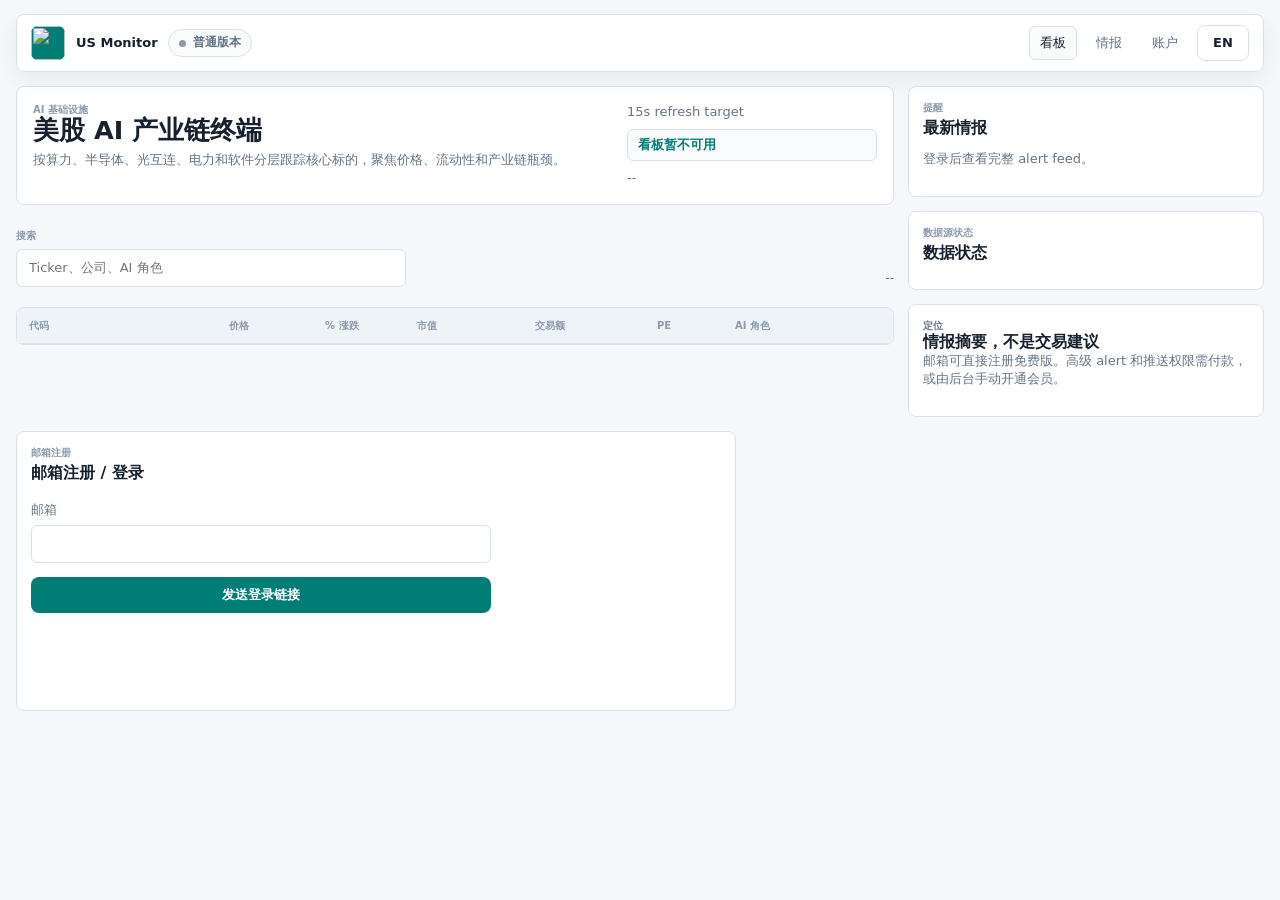
==== static/index.html @ 058b5fe4 "Localize feed cards for Chinese UI" ====
<!doctype html>
<html lang="zh-Hans">
  <head>
    <meta charset="utf-8" />
    <meta name="viewport" content="width=device-width, initial-scale=1" />
    <meta name="theme-color" content="#f5f7fa" />
    <link rel="manifest" href="/manifest.webmanifest" />
    <link rel="icon" href="/icon.svg" />
    <link rel="stylesheet" href="/static/styles.css?v=20260525-institutional" />
    <title>US Monitor</title>
  </head>
  <body>
    <main class="shell">
      <header class="topbar">
        <div class="brand-cluster">
          <a class="brand" href="/" aria-label="US Monitor">
            <img src="/icon.svg" alt="" />
            <span>US Monitor</span>
          </a>
          <span id="planBadge" class="plan-badge" data-plan-status="loading" data-i18n="plan.loading">
            检查权限
          </span>
        </div>
        <nav class="nav-actions" aria-label="Primary">
          <a class="quiet-link" href="#dashboard" data-i18n="nav.dashboard">看板</a>
          <a class="quiet-link" href="#alerts" data-i18n="nav.alerts">情报</a>
          <a class="quiet-link" href="#account" data-i18n="nav.account">账户</a>
          <a id="adminLink" class="quiet-link hidden" href="/admin">Admin</a>
          <button id="languageToggle" class="text-button lang-toggle" type="button">
            EN
          </button>
          <button id="logoutBtn" class="text-button hidden" type="button" data-i18n="nav.logout">
            退出
          </button>
        </nav>
      </header>

      <section id="dashboard" class="dashboard-shell">
        <section class="dashboard-main">
          <div class="dashboard-heading">
            <div>
              <p class="eyebrow" data-i18n="hero.eyebrow">AI 基础设施</p>
              <h1 data-i18n="hero.title">美股 AI 产业链终端</h1>
              <p class="lede" data-i18n="hero.lede">
                按算力、半导体、光互连、电力和软件分层跟踪核心标的，聚焦价格、流动性和产业链瓶颈。
              </p>
            </div>
            <div class="refresh-card">
              <span id="refreshLabel">15s refresh target</span>
              <strong id="dataStatus">Loading</strong>
              <small id="lastUpdated">--</small>
            </div>
          </div>

          <div class="metric-strip" id="dashboardMetrics"></div>

          <div class="dashboard-command">
            <label class="search-box" for="dashboardSearch">
              <span data-i18n="search.label">搜索</span>
              <input
                id="dashboardSearch"
                type="search"
                autocomplete="off"
                data-i18n-placeholder="search.placeholder"
                placeholder="Ticker, company, AI role"
              />
            </label>
            <p id="tableStatus" class="table-status">--</p>
          </div>

          <div class="category-tabs" id="categoryTabs"></div>

          <section class="market-table-wrap" aria-label="AI stock watchlist">
            <div class="market-table-header">
              <button class="table-sort" data-sort="ticker" type="button" data-i18n="table.ticker">
                代码
              </button>
              <button class="table-sort" data-sort="price" type="button" data-i18n="table.price">
                价格
              </button>
              <button class="table-sort" data-sort="change_percent" type="button" data-i18n="table.change">
                % 涨跌
              </button>
              <button class="table-sort" data-sort="market_cap" type="button" data-i18n="table.marketCap">
                市值
              </button>
              <button class="table-sort" data-sort="dollar_volume" type="button" data-i18n="table.dollarVolume">
                交易额
              </button>
              <button class="table-sort" data-sort="pe_ratio" type="button" data-i18n="table.pe">
                PE
              </button>
              <span data-i18n="table.aiRole">AI 角色</span>
            </div>
            <div id="dashboardRows" class="market-table-body"></div>
          </section>
        </section>

        <aside class="dashboard-rail">
          <section id="alerts" class="rail-panel">
            <div class="section-title">
              <p class="eyebrow" data-i18n="rail.alertsEyebrow">提醒</p>
              <h2 data-i18n="rail.alertsTitle">最新情报</h2>
            </div>
            <div id="feedBox" class="feed-list compact-feed">
              <p class="empty" data-i18n="alerts.signedOut">登录后查看完整 alert feed。</p>
            </div>
          </section>

          <section class="rail-panel">
            <div class="section-title">
              <p class="eyebrow" data-i18n="rail.sourceEyebrow">数据源状态</p>
              <h2 data-i18n="rail.sourceTitle">数据状态</h2>
            </div>
            <div id="sourceStatus" class="source-list"></div>
          </section>

          <section class="rail-panel disclaimer-panel">
            <p class="eyebrow" data-i18n="terms.eyebrow">定位</p>
            <h2 data-i18n="terms.title">情报摘要，不是交易建议</h2>
            <p data-i18n="terms.body">
              邮箱可直接注册免费版。高级 alert 和推送权限需付款，或由后台手动开通会员。
            </p>
          </section>
        </aside>
      </section>

      <section id="account" class="account-grid">
        <section id="authView" class="panel auth-panel hidden">
          <div class="section-title">
            <p class="eyebrow" data-i18n="auth.eyebrow">邮箱注册</p>
            <h2 data-i18n="auth.title">邮箱注册 / 登录</h2>
          </div>
          <form id="loginForm" class="stack">
            <label>
              <span data-i18n="auth.email">邮箱</span>
              <input name="email" type="email" autocomplete="email" required />
            </label>
            <button class="primary" type="submit" data-i18n="auth.submit">发送登录链接</button>
          </form>
          <p id="loginMessage" class="status-line"></p>
        </section>

        <section id="memberView" class="member-grid hidden">
          <section class="panel account-panel">
            <div>
              <p class="eyebrow" data-i18n="account.eyebrow">账户</p>
              <h2 id="accountEmail">-</h2>
            </div>
            <div id="subscriptionState" class="state-box"></div>
          </section>

          <section class="panel controls-panel">
            <div>
              <p class="eyebrow" data-i18n="push.eyebrow">推送</p>
              <h2 data-i18n="push.title">iPhone PWA 推送</h2>
            </div>
            <div class="button-row">
              <button id="enablePushBtn" class="primary" type="button" data-i18n="push.enable">
                开启推送
              </button>
              <button id="testPushBtn" class="secondary" type="button" data-i18n="push.test">
                测试推送
              </button>
            </div>
            <p id="pushStatus" class="status-line"></p>
          </section>

          <section class="panel payment-panel">
            <div>
              <p class="eyebrow" data-i18n="payment.eyebrow">付款</p>
              <h2 data-i18n="payment.title">99 USDT / 月</h2>
            </div>
            <div id="paymentBox" class="payment-box"></div>
          </section>

          <section class="panel lists-panel">
            <div>
              <p class="eyebrow" data-i18n="lists.eyebrow">列表</p>
              <h2 data-i18n="lists.title">订阅列表</h2>
            </div>
            <div id="listBox" class="list-box"></div>
          </section>
        </section>
      </section>
    </main>

    <aside id="tickerDrawer" class="ticker-drawer hidden" aria-hidden="true">
      <div class="drawer-backdrop" data-drawer-close></div>
      <section class="drawer-panel" role="dialog" aria-modal="true" aria-labelledby="drawerTitle">
        <button id="drawerClose" class="icon-button" type="button" aria-label="Close">×</button>
        <div id="drawerBody"></div>
      </section>
    </aside>

    <script src="/static/app.js?v=20260525-zh-feed-localization" type="module"></script>
  </body>
</html>
---- static/styles.css ----
:root {
  color-scheme: light;
  --page: #f5f7fa;
  --page-2: #eef3f8;
  --surface: #ffffff;
  --surface-2: #f9fbfd;
  --surface-3: #eef3f8;
  --ink: #17212d;
  --muted: #657487;
  --faint: #8c9aac;
  --line: #d9e1ea;
  --line-strong: #bdc9d8;
  --green: #11834a;
  --green-soft: #eaf6ef;
  --red: #c03945;
  --red-soft: #f9eef0;
  --amber: #9d6a18;
  --amber-soft: #fff4df;
  --cyan: #007d75;
  --cyan-soft: #edf8f7;
  --blue: #315fba;
  --navy: #102033;
  --shadow: 0 12px 28px rgba(33, 48, 63, 0.08);
}

* {
  box-sizing: border-box;
}

html {
  scroll-behavior: smooth;
}

body {
  margin: 0;
  background: var(--page);
  color: var(--ink);
  font-family: Inter, ui-sans-serif, system-ui, -apple-system, BlinkMacSystemFont,
    "Segoe UI", "Microsoft YaHei", sans-serif;
  font-size: 13px;
  line-height: 1.42;
}

a {
  color: var(--blue);
}

button,
input {
  font: inherit;
}

button {
  min-height: 36px;
  border: 1px solid transparent;
  border-radius: 8px;
  padding: 0 12px;
  cursor: pointer;
}

input {
  width: 100%;
  min-height: 38px;
  border: 1px solid var(--line);
  border-radius: 6px;
  background: var(--surface);
  color: var(--ink);
  padding: 0 12px;
  outline: none;
}

input:focus {
  border-color: var(--cyan);
  box-shadow: 0 0 0 3px var(--cyan-soft);
}

label {
  display: grid;
  gap: 6px;
  color: var(--muted);
  font-size: 13px;
}

code {
  overflow-wrap: anywhere;
  color: var(--cyan);
  font-size: 12px;
}

h1,
h2,
h3,
p {
  margin-top: 0;
}

h1 {
  margin-bottom: 6px;
  font-size: clamp(23px, 2vw, 28px);
  line-height: 1.08;
  letter-spacing: 0;
}

h2 {
  margin-bottom: 0;
  font-size: 16px;
  line-height: 1.18;
}

h3 {
  margin-bottom: 0;
  font-size: 15px;
}

.shell {
  width: min(1500px, calc(100vw - 32px));
  margin: 0 auto;
  padding: 14px 0 32px;
}

.topbar {
  position: sticky;
  top: 8px;
  z-index: 20;
  min-height: 58px;
  display: flex;
  align-items: center;
  justify-content: space-between;
  gap: 16px;
  border: 1px solid var(--line);
  border-radius: 8px;
  background: rgba(255, 255, 255, 0.94);
  backdrop-filter: blur(16px);
  margin-bottom: 14px;
  padding: 0 14px;
  box-shadow: 0 8px 22px rgba(33, 48, 63, 0.06);
}

.brand {
  display: inline-flex;
  align-items: center;
  gap: 11px;
  color: var(--ink);
  font-weight: 780;
  text-decoration: none;
}

.brand-cluster {
  min-width: 0;
  display: inline-flex;
  align-items: center;
  gap: 10px;
}

.brand img {
  width: 34px;
  height: 34px;
  border-radius: 7px;
  background: var(--cyan);
}

.plan-badge {
  min-height: 28px;
  display: inline-flex;
  align-items: center;
  gap: 7px;
  border: 1px solid var(--line);
  border-radius: 999px;
  background: var(--surface-2);
  color: var(--muted);
  padding: 0 10px;
  font-size: 12px;
  font-weight: 780;
  white-space: nowrap;
}

.plan-badge::before {
  content: "";
  width: 7px;
  height: 7px;
  border-radius: 50%;
  background: var(--faint);
}

.plan-badge[data-plan-status="vip"] {
  border-color: rgba(0, 125, 117, 0.35);
  background: var(--cyan-soft);
  color: var(--cyan);
}

.plan-badge[data-plan-status="vip"]::before {
  background: var(--cyan);
}

.plan-badge[data-plan-status="free"] {
  border-color: var(--line);
  background: var(--surface-2);
  color: var(--muted);
}

.plan-badge[data-plan-status="loading"]::before {
  background: var(--amber);
}

.nav-actions,
.button-row {
  display: flex;
  align-items: center;
  gap: 8px;
  flex-wrap: wrap;
}

.quiet-link,
.text-button {
  color: var(--muted);
  background: transparent;
  border: 0;
  text-decoration: none;
}

.quiet-link {
  min-height: 34px;
  display: inline-flex;
  align-items: center;
  border: 1px solid transparent;
  border-radius: 6px;
  padding: 0 10px;
}

.nav-actions .quiet-link[href="#dashboard"] {
  border-color: var(--line);
  background: var(--surface-2);
  color: var(--ink);
}

.quiet-link:hover,
.text-button:hover {
  color: var(--ink);
}

.lang-toggle {
  min-width: 52px;
  border: 1px solid var(--line);
  background: var(--surface);
  color: var(--ink);
  font-weight: 750;
}

.primary {
  background: var(--cyan);
  color: #ffffff;
  font-weight: 720;
}

.primary:hover {
  background: #006b64;
}

.secondary {
  background: var(--surface-2);
  color: var(--ink);
  border-color: var(--line);
}

.secondary:hover {
  border-color: var(--line-strong);
}

.dashboard-shell {
  display: grid;
  grid-template-columns: minmax(0, 1fr) 356px;
  gap: 14px;
  align-items: start;
}

.dashboard-main,
.dashboard-rail,
.member-grid {
  min-width: 0;
}

.dashboard-heading {
  display: grid;
  grid-template-columns: minmax(0, 1fr) 250px;
  gap: 18px;
  align-items: stretch;
  margin-bottom: 10px;
  border: 1px solid var(--line);
  border-radius: 8px;
  background: var(--surface);
  padding: 16px;
}

.lede {
  max-width: 800px;
  margin-bottom: 0;
  color: var(--muted);
}

.refresh-card,
.panel,
.rail-panel {
  background: var(--surface);
  border: 1px solid var(--line);
  border-radius: 8px;
  box-shadow: none;
}

.refresh-card {
  display: grid;
  align-content: center;
  gap: 8px;
  padding: 0;
  border: 0;
  background: transparent;
}

.refresh-card span,
.refresh-card small {
  color: var(--muted);
  font-size: 13px;
}

.refresh-card strong {
  color: var(--cyan);
  line-height: 1.15;
  min-height: 32px;
  display: flex;
  align-items: center;
  justify-content: space-between;
  border: 1px solid var(--line);
  border-radius: 6px;
  background: var(--surface-2);
  padding: 0 10px;
}

.metric-strip {
  display: grid;
  grid-template-columns: repeat(5, minmax(0, 1fr));
  gap: 8px;
  margin-bottom: 14px;
}

.metric-strip article,
.metrics-grid article {
  background: var(--surface-2);
  border: 1px solid var(--line);
  border-radius: 8px;
  display: grid;
  gap: 5px;
  min-height: 92px;
  padding: 12px;
}

.metric-strip span,
.metrics-grid span {
  color: var(--faint);
  font-size: 10px;
  font-weight: 850;
  text-transform: uppercase;
}

.metric-strip strong,
.metrics-grid strong {
  color: var(--navy);
  font-size: 25px;
  line-height: 1;
  font-variant-numeric: tabular-nums;
}

.dashboard-command {
  display: grid;
  grid-template-columns: minmax(240px, 390px) minmax(0, 1fr);
  gap: 12px;
  align-items: end;
  margin-bottom: 8px;
}

.search-box {
  position: relative;
}

.search-box span {
  color: var(--faint);
  font-size: 10px;
  font-weight: 850;
  text-transform: uppercase;
}

.table-status {
  margin: 0;
  color: var(--muted);
  font-size: 12px;
  text-align: right;
}

.category-tabs {
  display: flex;
  gap: 8px;
  overflow-x: auto;
  padding-bottom: 8px;
  margin-bottom: 4px;
  justify-content: flex-end;
}

.category-tabs button {
  min-width: auto;
  min-height: 36px;
  display: inline-flex;
  justify-content: space-between;
  align-items: center;
  gap: 10px;
  background: var(--surface);
  border-color: var(--line);
  color: var(--muted);
  white-space: nowrap;
}

.category-tabs button.active {
  background: var(--cyan-soft);
  border-color: rgba(0, 125, 117, 0.4);
  color: var(--cyan);
  font-weight: 760;
}

.category-tabs small {
  color: var(--muted);
}

.market-table-wrap {
  background: var(--surface);
  border: 1px solid var(--line);
  border-radius: 8px;
  box-shadow: none;
  overflow-x: auto;
}

.market-table-header,
.market-row {
  min-width: 980px;
  display: grid;
  grid-template-columns: 190px 86px 82px 108px 112px 68px minmax(260px, 1fr);
  gap: 10px;
  align-items: center;
}

.market-table-header {
  position: sticky;
  top: 0;
  z-index: 2;
  min-height: 36px;
  padding: 0 12px;
  background: var(--surface-3);
  border-bottom: 1px solid var(--line);
  color: var(--faint);
  font-size: 10px;
  font-weight: 850;
  text-transform: uppercase;
}

.market-table-header span,
.table-sort {
  min-width: 0;
  color: var(--faint);
  font-size: 10px;
  font-weight: 850;
  text-align: left;
  text-transform: uppercase;
}

.table-sort {
  min-height: 28px;
  border: 0;
  background: transparent;
  padding: 0;
}

.table-sort:hover,
.table-sort.active {
  color: var(--cyan);
}

.table-sort.active::after {
  content: attr(data-direction);
  margin-left: 5px;
  color: var(--cyan);
}

.market-table-body {
  display: grid;
}

.market-row {
  min-height: 62px;
  width: 100%;
  border: 0;
  border-bottom: 1px solid var(--line);
  border-radius: 0;
  background: transparent;
  color: var(--ink);
  cursor: pointer;
  padding: 9px 12px;
  font-size: 13px;
  text-align: left;
}

.market-row:hover,
.market-row:focus {
  background: #fbfcfe;
  outline: none;
}

.market-row:last-child {
  border-bottom: 0;
}

.ticker-cell {
  display: grid;
  gap: 2px;
  min-width: 0;
}

.ticker-cell strong {
  color: var(--navy);
  font-size: 15px;
  letter-spacing: 0;
}

.ticker-cell span {
  color: var(--muted);
  overflow: hidden;
  text-overflow: ellipsis;
  white-space: nowrap;
}

.price-cell,
.change-cell,
.number-cell {
  font-variant-numeric: tabular-nums;
}

.value-up {
  color: var(--green);
}

.value-down {
  color: var(--red);
}

.empty-table {
  min-width: 0;
  padding: 26px 14px;
  color: var(--muted);
}

.dashboard-rail {
  display: grid;
  gap: 14px;
}

.rail-panel,
.panel {
  padding: 14px;
}

.section-title,
.panel > div:first-child {
  display: grid;
  gap: 4px;
}

.eyebrow {
  margin: 0;
  color: var(--faint);
  font-size: 10px;
  font-weight: 850;
  text-transform: uppercase;
}

.source-list,
.list-box,
.feed-list,
.table-list {
  display: grid;
  gap: 9px;
  margin-top: 12px;
}

.source-item,
.list-item,
.alert-card,
.table-row {
  background: var(--surface);
  border: 1px solid var(--line);
  border-radius: 8px;
  padding: 11px;
}

.source-item,
.list-item {
  display: flex;
  align-items: center;
  justify-content: space-between;
  gap: 12px;
}

.source-item div,
.list-item div {
  display: grid;
  gap: 3px;
  min-width: 0;
}

.source-item span,
.list-item span,
.alert-card small,
.status-line,
.muted,
.empty,
.disclaimer-panel p {
  color: var(--muted);
}

mark {
  border-radius: 999px;
  background: var(--green-soft);
  color: var(--green);
  padding: 4px 8px;
  font-size: 11px;
  font-weight: 760;
  white-space: nowrap;
}

mark.neutral {
  background: var(--surface-2);
  color: var(--muted);
}

mark.success {
  background: var(--green-soft);
  color: var(--green);
}

.source-item.pending mark {
  background: var(--amber-soft);
  color: var(--amber);
}

.source-item.error mark {
  background: var(--red-soft);
  color: var(--red);
}

.account-grid {
  display: grid;
  grid-template-columns: 1fr;
  gap: 14px;
  align-items: start;
  margin-top: 14px;
}

.member-grid {
  display: grid;
  grid-template-columns: repeat(4, minmax(0, 1fr));
  gap: 14px;
}

.auth-panel {
  max-width: 720px;
  min-height: 280px;
}

.stack {
  display: grid;
  gap: 14px;
  max-width: 460px;
  margin-top: 18px;
}

.account-panel,
.controls-panel,
.payment-panel,
.lists-panel {
  min-height: 172px;
  display: grid;
  gap: 16px;
}

.state-box {
  display: grid;
  gap: 4px;
  border-top: 1px solid var(--line);
  padding-top: 14px;
}

.payment-box dl {
  display: grid;
  gap: 10px;
  margin: 0;
}

.payment-box div {
  display: grid;
  grid-template-columns: 70px minmax(0, 1fr);
  gap: 10px;
}

.payment-box dt {
  color: var(--muted);
}

.payment-box dd {
  min-width: 0;
  margin: 0;
}

.alert-card {
  display: grid;
  gap: 9px;
}

.alert-card header {
  display: flex;
  justify-content: space-between;
  gap: 10px;
}

.alert-card time {
  color: var(--muted);
  font-size: 12px;
  white-space: nowrap;
}

.alert-card p,
.alert-card ul {
  margin-bottom: 0;
}

.alert-card ul {
  padding-left: 18px;
}

.compact-feed .alert-card ul,
.compact-feed .ticker-row,
.compact-feed .why,
.compact-feed small {
  display: none;
}

.ticker-row {
  display: flex;
  flex-wrap: wrap;
  gap: 8px;
}

.ticker-row span {
  border: 1px solid var(--line);
  border-radius: 999px;
  color: var(--cyan);
  padding: 3px 8px;
  font-size: 12px;
}

.why {
  border-left: 3px solid var(--red);
  padding-left: 12px;
}

.ticker-drawer.hidden {
  display: none;
}

.ticker-drawer {
  position: fixed;
  inset: 0;
  z-index: 50;
}

.drawer-backdrop {
  position: absolute;
  inset: 0;
  background: rgba(16, 32, 51, 0.36);
}

.drawer-panel {
  position: absolute;
  top: 0;
  right: 0;
  width: min(460px, 100vw);
  height: 100%;
  overflow-y: auto;
  border-left: 1px solid var(--line);
  background: var(--surface);
  box-shadow: -20px 0 60px rgba(33, 48, 63, 0.18);
  padding: 22px;
}

.icon-button {
  position: absolute;
  top: 12px;
  right: 12px;
  width: 36px;
  min-height: 36px;
  border: 1px solid var(--line);
  background: var(--surface);
  color: var(--muted);
  font-size: 22px;
  line-height: 1;
  padding: 0;
}

.icon-button:hover {
  color: var(--ink);
}

.drawer-kicker {
  margin-bottom: 8px;
  color: var(--faint);
  font-size: 10px;
  font-weight: 850;
  text-transform: uppercase;
}

.drawer-title {
  display: grid;
  gap: 4px;
  padding-right: 44px;
  margin-bottom: 18px;
}

.drawer-title h2 {
  font-size: 28px;
  line-height: 1;
}

.drawer-title span {
  color: var(--muted);
}

.drawer-metrics {
  display: grid;
  grid-template-columns: repeat(2, minmax(0, 1fr));
  gap: 8px;
  margin-bottom: 18px;
}

.drawer-metrics article {
  background: var(--surface-2);
  border: 1px solid var(--line);
  border-radius: 8px;
  display: grid;
  gap: 4px;
  padding: 12px;
}

.drawer-metrics span,
.drawer-section span {
  color: var(--muted);
  font-size: 11px;
  font-weight: 760;
  text-transform: uppercase;
}

.drawer-metrics strong {
  font-size: 20px;
  font-variant-numeric: tabular-nums;
}

.drawer-section {
  display: grid;
  gap: 7px;
  border-top: 1px solid var(--line);
  padding-top: 14px;
  margin-top: 14px;
}

.drawer-section p {
  margin-bottom: 0;
  color: var(--ink);
}

.admin-layout {
  display: grid;
  grid-template-columns: repeat(12, 1fr);
  gap: 14px;
  align-items: start;
}

.admin-layout .panel {
  grid-column: span 6;
}

.admin-layout .wide,
.wide {
  grid-column: 1 / -1;
}

.admin-session {
  color: var(--muted);
  font-size: 14px;
}

.access-gate {
  max-width: 640px;
  margin: 48px auto 0;
}

.access-action {
  display: inline-flex;
  width: fit-content;
  min-height: 42px;
  align-items: center;
  border-radius: 8px;
  padding: 0 16px;
  text-decoration: none;
}

.inline-form {
  display: grid;
  grid-template-columns: minmax(160px, 1fr) 100px auto;
  gap: 10px;
  margin: 14px 0;
}

.metrics-grid {
  display: grid;
  grid-template-columns: repeat(4, minmax(0, 1fr));
  gap: 10px;
}

.table-row {
  display: grid;
  grid-template-columns: 1.2fr 1fr 1fr auto;
  gap: 12px;
  align-items: center;
}

.admin-table {
  display: grid;
  gap: 8px;
}

.admin-row {
  display: grid;
  gap: 12px;
  align-items: center;
  border: 1px solid var(--line);
  border-radius: 8px;
  background: var(--surface);
  padding: 10px 12px;
}

.admin-table-head {
  border-color: transparent;
  background: transparent;
  color: var(--muted);
  font-size: 11px;
  font-weight: 800;
  padding-bottom: 2px;
  text-transform: uppercase;
}

.user-row {
  grid-template-columns: minmax(220px, 1.7fr) minmax(130px, 1fr) 80px 90px 120px 64px;
}

.page-row {
  grid-template-columns: minmax(260px, 1fr) 100px 120px;
}

.admin-row span {
  min-width: 0;
}

.admin-row strong,
.admin-row small {
  display: block;
}

.admin-row small {
  color: var(--muted);
  font-size: 12px;
  margin-top: 3px;
}

.switch-control {
  display: inline-flex;
  position: relative;
  width: 46px;
  height: 26px;
  align-items: center;
}

.switch-control input {
  position: absolute;
  opacity: 0;
  pointer-events: none;
}

.switch-control i {
  width: 46px;
  height: 26px;
  border: 1px solid var(--line);
  border-radius: 999px;
  background: var(--surface-2);
  cursor: pointer;
  transition:
    background 0.15s ease,
    border-color 0.15s ease;
}

.switch-control i::after {
  content: "";
  position: absolute;
  top: 4px;
  left: 4px;
  width: 18px;
  height: 18px;
  border-radius: 50%;
  background: var(--muted);
  transition:
    transform 0.15s ease,
    background 0.15s ease;
}

.switch-control input:checked + i {
  border-color: rgba(35, 197, 129, 0.5);
  background: var(--green-soft);
}

.switch-control input:checked + i::after {
  background: var(--green);
  transform: translateX(20px);
}

.switch-control input:disabled + i {
  cursor: not-allowed;
  opacity: 0.55;
}

.admin-bypass-switch input:disabled + i {
  opacity: 1;
  cursor: help;
}

.admin-bypass-switch input:disabled + i::after {
  background: #7bbfa2;
}

.hidden {
  display: none !important;
}

@media (max-width: 1180px) {
  .dashboard-shell {
    grid-template-columns: 1fr;
  }

  .dashboard-rail {
    grid-template-columns: repeat(3, minmax(0, 1fr));
  }

  .member-grid {
    grid-template-columns: repeat(2, minmax(0, 1fr));
  }
}

@media (max-width: 860px) {
  .metric-strip,
  .dashboard-rail,
  .member-grid,
  .metrics-grid {
    grid-template-columns: repeat(2, minmax(0, 1fr));
  }

  .dashboard-heading,
  .dashboard-command,
  .inline-form,
  .table-row,
  .admin-row,
  .user-row,
  .page-row {
    grid-template-columns: 1fr;
  }

  .table-status {
    text-align: left;
  }
}

@media (max-width: 620px) {
  .shell {
    width: min(100vw - 20px, 680px);
    padding-bottom: 26px;
  }

  .topbar {
    top: 0;
    display: grid;
    grid-template-columns: 1fr;
    align-items: start;
    gap: 10px;
    padding-top: 10px;
    padding-bottom: 10px;
  }

  .nav-actions {
    width: 100%;
    justify-content: flex-start;
    flex-wrap: nowrap;
    overflow-x: auto;
    padding-bottom: 2px;
  }

  .brand-cluster {
    width: 100%;
    justify-content: space-between;
  }

  .quiet-link,
  .text-button {
    flex: 0 0 auto;
  }

  .metric-strip,
  .dashboard-rail,
  .member-grid,
  .metrics-grid,
  .drawer-metrics {
    grid-template-columns: 1fr;
  }

  .metric-strip {
    grid-template-columns: repeat(2, minmax(0, 1fr));
  }

  .dashboard-heading {
    padding: 14px;
  }

  .category-tabs {
    justify-content: flex-start;
  }

  .refresh-card {
    min-height: 92px;
  }

  .market-table-header,
  .market-row {
    min-width: 900px;
    grid-template-columns: 170px 78px 78px 96px 102px 60px minmax(230px, 1fr);
  }

  .payment-box div {
    grid-template-columns: 1fr;
    gap: 4px;
  }

  .alert-card header {
    display: grid;
  }
}
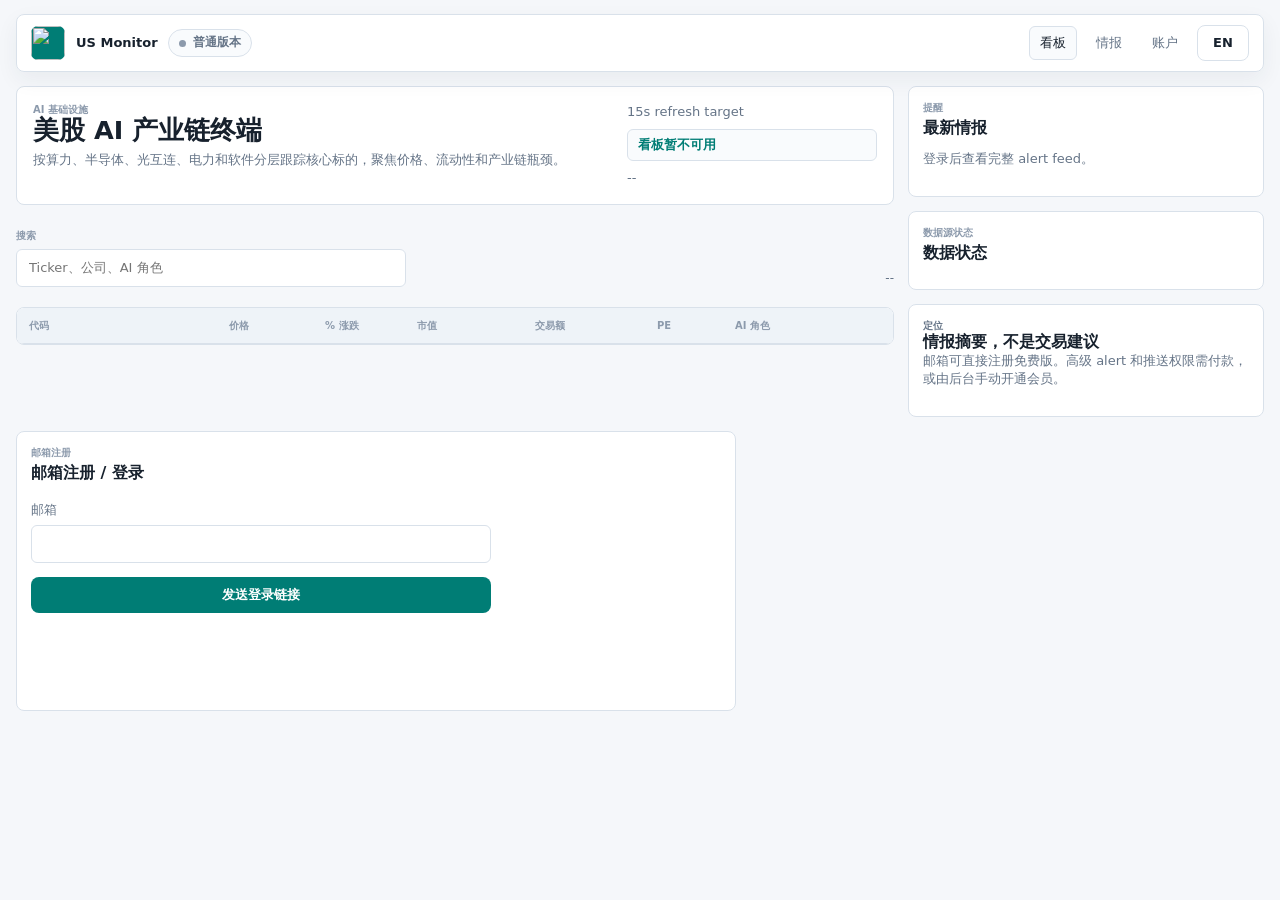
==== commit 5b36fdf5: "Fix signed-in feed loading state" ====
--- a/static/index.html
+++ b/static/index.html
@@ -193,6 +193,6 @@
       </section>
     </aside>
 
-    <script src="/static/app.js?v=20260525-zh-feed-localization" type="module"></script>
+    <script src="/static/app.js?v=20260525-feed-state-fix" type="module"></script>
   </body>
 </html>
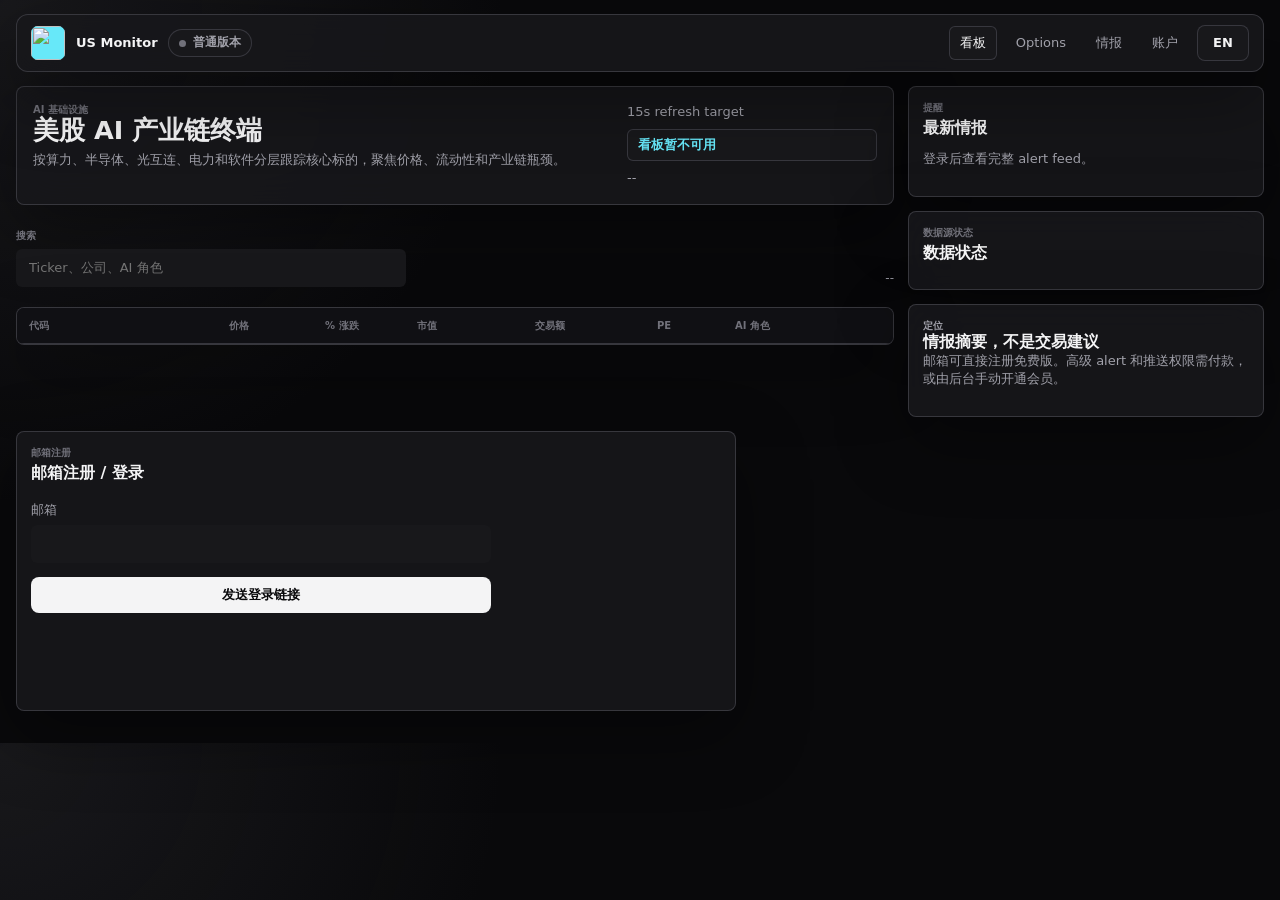
==== commit e3c1100b: "Add options analysis terminal" ====
--- a/static/index.html
+++ b/static/index.html
@@ -6,7 +6,7 @@
     <meta name="theme-color" content="#f5f7fa" />
     <link rel="manifest" href="/manifest.webmanifest" />
     <link rel="icon" href="/icon.svg" />
-    <link rel="stylesheet" href="/static/styles.css?v=20260525-institutional" />
+    <link rel="stylesheet" href="/static/styles.css?v=20260606-terminal-options" />
     <title>US Monitor</title>
   </head>
   <body>
@@ -23,6 +23,7 @@
         </div>
         <nav class="nav-actions" aria-label="Primary">
           <a class="quiet-link" href="#dashboard" data-i18n="nav.dashboard">看板</a>
+          <a class="quiet-link" href="/options">Options</a>
           <a class="quiet-link" href="#alerts" data-i18n="nav.alerts">情报</a>
           <a class="quiet-link" href="#account" data-i18n="nav.account">账户</a>
           <a id="adminLink" class="quiet-link hidden" href="/admin">Admin</a>
--- a/static/styles.css
+++ b/static/styles.css
@@ -1161,3 +1161,615 @@
     display: grid;
   }
 }
+
+/* 2026-06 options terminal refresh */
+:root {
+  color-scheme: dark;
+  --page: #09090b;
+  --page-2: #0f1115;
+  --surface: rgba(24, 24, 27, 0.86);
+  --surface-2: #18181b;
+  --surface-3: #101014;
+  --ink: #f4f4f5;
+  --muted: #a1a1aa;
+  --faint: #71717a;
+  --line: rgba(63, 63, 70, 0.82);
+  --line-strong: #52525b;
+  --green: #6ee7b7;
+  --green-soft: rgba(16, 185, 129, 0.12);
+  --red: #fda4af;
+  --red-soft: rgba(244, 63, 94, 0.12);
+  --amber: #fcd34d;
+  --amber-soft: rgba(245, 158, 11, 0.12);
+  --cyan: #67e8f9;
+  --cyan-soft: rgba(14, 165, 233, 0.13);
+  --blue: #93c5fd;
+  --navy: #fafafa;
+  --shadow: 0 24px 70px rgba(0, 0, 0, 0.38);
+}
+
+body {
+  background:
+    radial-gradient(circle at top left, rgba(63, 63, 70, 0.28), transparent 34%),
+    var(--page);
+  color: var(--ink);
+}
+
+input,
+select {
+  background: #18181b;
+  border-color: transparent;
+  color: var(--ink);
+}
+
+input:focus,
+select:focus {
+  border-color: var(--line-strong);
+  box-shadow: 0 0 0 3px rgba(82, 82, 91, 0.28);
+}
+
+.topbar,
+.dashboard-heading,
+.market-table-wrap,
+.panel,
+.rail-panel,
+.metric-strip article,
+.metrics-grid article,
+.source-item,
+.list-item,
+.alert-card,
+.table-row,
+.drawer-panel,
+.terminal-panel,
+.terminal-kpi {
+  background: var(--surface);
+  border: 1px solid var(--line);
+  box-shadow: var(--shadow);
+  backdrop-filter: blur(18px);
+}
+
+.topbar {
+  top: 10px;
+  border-radius: 12px;
+}
+
+.brand,
+.quiet-link:hover,
+.text-button:hover,
+.ticker-cell strong,
+.metric-strip strong,
+.metrics-grid strong,
+.drawer-section p {
+  color: var(--ink);
+}
+
+.quiet-link,
+.text-button,
+.table-status,
+.lede,
+.ticker-cell span,
+.source-item span,
+.list-item span,
+.alert-card small,
+.status-line,
+.muted,
+.empty,
+.disclaimer-panel p {
+  color: var(--muted);
+}
+
+.quiet-link,
+.nav-actions .quiet-link[href="#dashboard"],
+.nav-actions .quiet-link.active {
+  border-color: transparent;
+  background: transparent;
+}
+
+.nav-actions .quiet-link[href="#dashboard"],
+.nav-actions .quiet-link.active {
+  border-color: var(--line);
+  background: #18181b;
+  color: var(--ink);
+}
+
+.primary {
+  background: #f4f4f5;
+  color: #09090b;
+}
+
+.primary:hover {
+  background: #ffffff;
+}
+
+.secondary,
+.category-tabs button,
+.lang-toggle {
+  background: #18181b;
+  border-color: var(--line);
+  color: var(--ink);
+}
+
+.category-tabs button.active {
+  background: var(--green-soft);
+  border-color: rgba(110, 231, 183, 0.3);
+  color: var(--green);
+}
+
+.market-table-header {
+  background: #101014;
+  border-color: var(--line);
+}
+
+.market-row {
+  border-color: rgba(39, 39, 42, 0.9);
+}
+
+.market-row:hover,
+.market-row:focus {
+  background: rgba(39, 39, 42, 0.72);
+}
+
+.drawer-backdrop {
+  background: rgba(0, 0, 0, 0.58);
+}
+
+.terminal-page {
+  min-height: 100vh;
+}
+
+.terminal-shell {
+  width: min(1800px, calc(100vw - 32px));
+  margin: 0 auto;
+  padding: 14px 0 32px;
+}
+
+.terminal-topbar {
+  margin-bottom: 16px;
+}
+
+.terminal-action {
+  min-height: 36px;
+}
+
+.options-layout {
+  display: grid;
+  grid-template-columns: 366px minmax(0, 1fr);
+  gap: 16px;
+  align-items: start;
+}
+
+.terminal-panel {
+  border-radius: 14px;
+  padding: 14px;
+}
+
+.watchlist-panel {
+  position: sticky;
+  top: 82px;
+  display: grid;
+  gap: 12px;
+}
+
+.panel-heading,
+.terminal-toolbar,
+.detail-heading {
+  display: flex;
+  align-items: center;
+  justify-content: space-between;
+  gap: 12px;
+}
+
+.panel-heading span,
+.terminal-filter span,
+.terminal-kpi span,
+.detail-metrics span,
+.detail-grid span {
+  color: var(--faint);
+  font-size: 10px;
+  font-weight: 850;
+  letter-spacing: 0.16em;
+  text-transform: uppercase;
+}
+
+.icon-actions {
+  display: flex;
+  gap: 6px;
+}
+
+.icon-button-small {
+  width: 34px;
+  min-height: 34px;
+  border: 1px solid var(--line);
+  border-radius: 8px;
+  background: #101014;
+  color: var(--muted);
+  padding: 0;
+}
+
+.icon-button-small:hover {
+  color: var(--ink);
+  border-color: var(--line-strong);
+}
+
+.terminal-select,
+.terminal-input {
+  min-height: 38px;
+  border-radius: 10px;
+  background: #18181b;
+  color: var(--ink);
+}
+
+.ticker-search-wrap,
+.table-search-wrap {
+  position: relative;
+}
+
+.search-glyph {
+  position: absolute;
+  left: 11px;
+  top: 9px;
+  color: var(--faint);
+  z-index: 1;
+}
+
+.ticker-search-wrap input,
+.table-search-wrap input {
+  padding-left: 34px;
+}
+
+.ticker-suggestions {
+  position: absolute;
+  z-index: 30;
+  left: 0;
+  right: 0;
+  top: calc(100% + 8px);
+  max-height: 320px;
+  overflow-y: auto;
+  border: 1px solid var(--line);
+  border-radius: 14px;
+  background: #09090b;
+  box-shadow: var(--shadow);
+}
+
+.ticker-suggestions button {
+  display: grid;
+  grid-template-columns: auto 1fr;
+  gap: 4px 8px;
+  width: 100%;
+  min-height: 54px;
+  border: 0;
+  border-radius: 0;
+  background: transparent;
+  color: var(--ink);
+  padding: 8px 12px;
+  text-align: left;
+}
+
+.ticker-suggestions button.active,
+.ticker-suggestions button:hover {
+  background: #27272a;
+}
+
+.ticker-suggestions strong,
+.mono,
+.options-table td,
+.terminal-kpi strong,
+.detail-metrics strong {
+  font-family: "JetBrains Mono", "Cascadia Mono", Consolas, monospace;
+  font-variant-numeric: tabular-nums;
+}
+
+.ticker-suggestions span,
+.ticker-suggestions small {
+  color: var(--faint);
+}
+
+.ticker-suggestions small {
+  grid-column: 1 / -1;
+  overflow: hidden;
+  text-overflow: ellipsis;
+  white-space: nowrap;
+}
+
+.ticker-chip-grid {
+  display: flex;
+  flex-wrap: wrap;
+  gap: 8px;
+  max-height: 240px;
+  overflow-y: auto;
+}
+
+.ticker-chip {
+  display: inline-flex;
+  align-items: center;
+  gap: 6px;
+  border: 1px solid var(--line);
+  border-radius: 7px;
+  background: #18181b;
+  color: #dbeafe;
+  font-family: "JetBrains Mono", "Cascadia Mono", Consolas, monospace;
+  font-size: 12px;
+  font-weight: 700;
+  padding: 5px 8px;
+}
+
+.ticker-chip button {
+  min-height: 0;
+  border: 0;
+  background: transparent;
+  color: var(--faint);
+  padding: 0;
+}
+
+.options-main {
+  display: grid;
+  gap: 14px;
+  min-width: 0;
+}
+
+.options-kpis {
+  display: grid;
+  grid-template-columns: repeat(6, minmax(0, 1fr));
+  gap: 10px;
+}
+
+.terminal-kpi {
+  min-height: 118px;
+  display: grid;
+  align-content: start;
+  gap: 10px;
+  border-radius: 14px;
+  padding: 14px;
+}
+
+.terminal-kpi strong {
+  overflow: hidden;
+  color: var(--ink);
+  font-size: 24px;
+  font-weight: 800;
+  text-overflow: ellipsis;
+  white-space: nowrap;
+}
+
+.terminal-kpi small {
+  overflow: hidden;
+  color: var(--faint);
+  font-size: 12px;
+  text-overflow: ellipsis;
+  white-space: nowrap;
+}
+
+.mini-progress {
+  height: 6px;
+  overflow: hidden;
+  border-radius: 999px;
+  background: #27272a;
+}
+
+.mini-progress i {
+  display: block;
+  width: 0;
+  height: 100%;
+  border-radius: inherit;
+  background: rgba(110, 231, 183, 0.78);
+}
+
+.terminal-toolbar {
+  margin-bottom: 12px;
+}
+
+.terminal-filter {
+  min-width: 160px;
+}
+
+.table-search-wrap {
+  width: min(360px, 100%);
+}
+
+.terminal-status {
+  min-width: 190px;
+  text-align: right;
+}
+
+.options-table-scroll {
+  max-height: 58vh;
+  overflow: auto;
+  border: 1px solid rgba(39, 39, 42, 0.9);
+  border-radius: 12px;
+}
+
+.options-table {
+  width: 100%;
+  min-width: 1420px;
+  border-collapse: collapse;
+  font-size: 12px;
+}
+
+.options-table th {
+  position: sticky;
+  top: 0;
+  z-index: 2;
+  background: #09090b;
+  border-bottom: 1px solid var(--line);
+  color: var(--faint);
+  padding: 8px 10px;
+  text-align: left;
+  text-transform: uppercase;
+}
+
+.option-sort {
+  min-height: 28px;
+  border: 0;
+  border-radius: 7px;
+  background: transparent;
+  color: var(--faint);
+  padding: 0 6px;
+  text-align: left;
+}
+
+.option-sort:hover,
+.option-sort.active {
+  background: #18181b;
+  color: var(--green);
+}
+
+.options-table td {
+  border-bottom: 1px solid rgba(39, 39, 42, 0.8);
+  padding: 8px 10px;
+  white-space: nowrap;
+}
+
+.options-table tr {
+  cursor: pointer;
+}
+
+.options-table tbody tr:hover,
+.options-table tbody tr.selected {
+  background: rgba(39, 39, 42, 0.68);
+}
+
+.strong {
+  color: var(--ink);
+  font-weight: 800;
+}
+
+.edge {
+  color: var(--green);
+}
+
+.option-badge {
+  display: inline-flex;
+  align-items: center;
+  border: 1px solid var(--line);
+  border-radius: 7px;
+  padding: 3px 7px;
+  font-size: 11px;
+  font-weight: 700;
+}
+
+.option-badge.green {
+  border-color: rgba(110, 231, 183, 0.22);
+  background: var(--green-soft);
+  color: var(--green);
+}
+
+.option-badge.red {
+  border-color: rgba(253, 164, 175, 0.22);
+  background: var(--red-soft);
+  color: var(--red);
+}
+
+.option-badge.amber {
+  border-color: rgba(252, 211, 77, 0.22);
+  background: var(--amber-soft);
+  color: var(--amber);
+}
+
+.option-badge.sky {
+  border-color: rgba(125, 211, 252, 0.22);
+  background: rgba(14, 165, 233, 0.12);
+  color: #7dd3fc;
+}
+
+.option-badge.zinc {
+  background: #18181b;
+  color: #d4d4d8;
+}
+
+.option-detail {
+  display: grid;
+  gap: 14px;
+}
+
+.detail-heading strong {
+  display: block;
+  font-family: "JetBrains Mono", "Cascadia Mono", Consolas, monospace;
+  font-size: 20px;
+}
+
+.detail-heading span {
+  color: var(--faint);
+}
+
+.detail-heading select {
+  width: min(620px, 100%);
+}
+
+.detail-metrics {
+  display: grid;
+  grid-template-columns: repeat(4, minmax(0, 1fr));
+  gap: 10px;
+}
+
+.detail-metrics article,
+.detail-grid section {
+  border: 1px solid var(--line);
+  border-radius: 12px;
+  background: rgba(24, 24, 27, 0.56);
+  padding: 12px;
+}
+
+.detail-metrics article {
+  display: grid;
+  gap: 8px;
+}
+
+.detail-metrics strong {
+  font-size: 22px;
+}
+
+.detail-grid {
+  display: grid;
+  grid-template-columns: repeat(3, minmax(0, 1fr));
+  gap: 10px;
+}
+
+.detail-grid p {
+  margin: 8px 0 0;
+  color: var(--muted);
+}
+
+.badge-row {
+  display: flex;
+  flex-wrap: wrap;
+  gap: 6px;
+  margin-top: 9px;
+}
+
+@media (max-width: 1280px) {
+  .options-layout {
+    grid-template-columns: 1fr;
+  }
+
+  .watchlist-panel {
+    position: static;
+  }
+
+  .options-kpis {
+    grid-template-columns: repeat(3, minmax(0, 1fr));
+  }
+}
+
+@media (max-width: 720px) {
+  .terminal-shell {
+    width: min(100vw - 20px, 680px);
+  }
+
+  .options-kpis,
+  .detail-metrics,
+  .detail-grid {
+    grid-template-columns: 1fr;
+  }
+
+  .terminal-toolbar,
+  .detail-heading {
+    align-items: stretch;
+    flex-direction: column;
+  }
+
+  .table-search-wrap,
+  .terminal-status {
+    width: 100%;
+    text-align: left;
+  }
+}
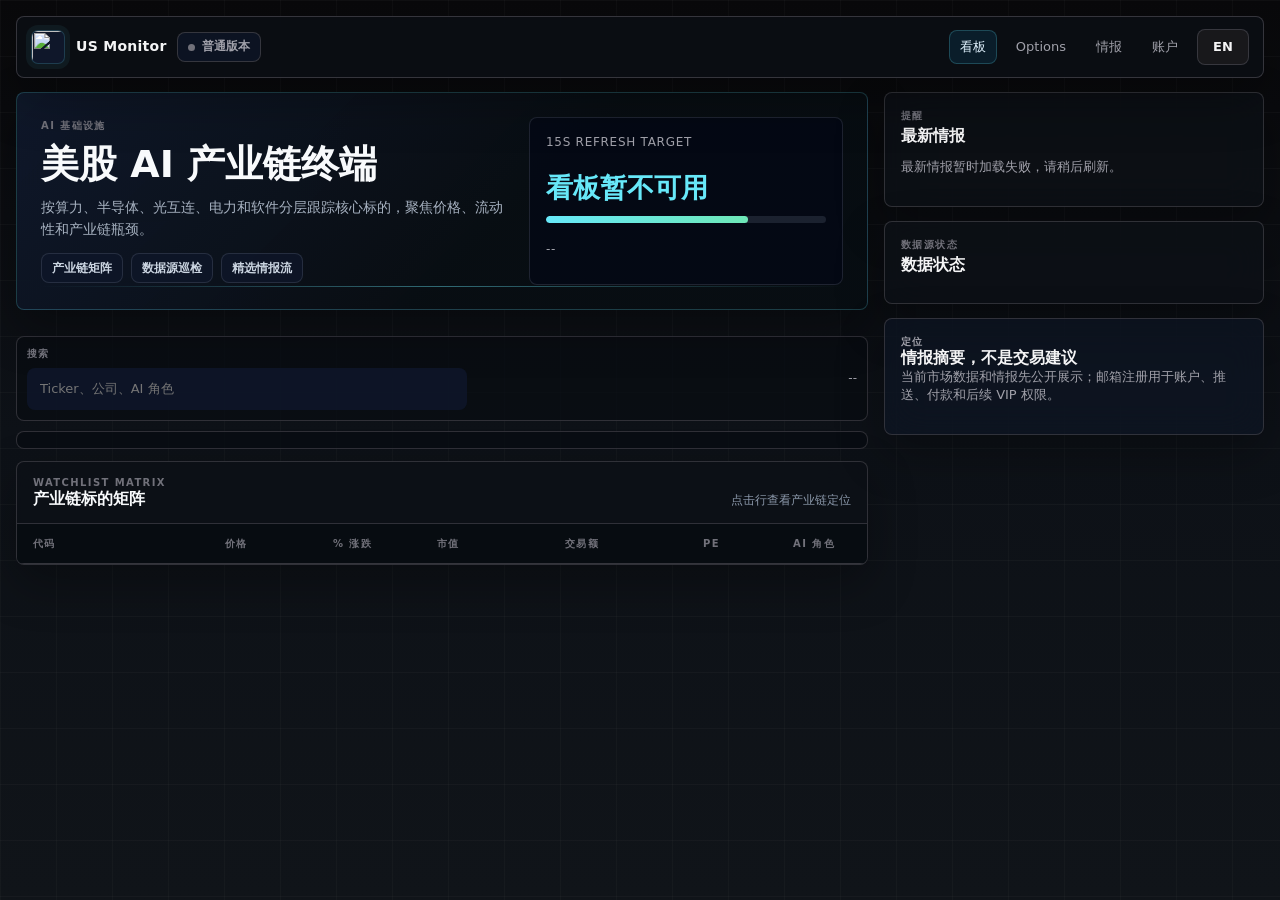
==== commit 0b26c854: "Add ranked option subtable and auth updates" ====
--- a/static/index.html
+++ b/static/index.html
@@ -3,13 +3,13 @@
   <head>
     <meta charset="utf-8" />
     <meta name="viewport" content="width=device-width, initial-scale=1" />
-    <meta name="theme-color" content="#f5f7fa" />
+    <meta name="theme-color" content="#09090b" />
     <link rel="manifest" href="/manifest.webmanifest" />
     <link rel="icon" href="/icon.svg" />
-    <link rel="stylesheet" href="/static/styles.css?v=20260606-terminal-options" />
+    <link rel="stylesheet" href="/static/styles.css?v=20260610-product3d" />
     <title>US Monitor</title>
   </head>
-  <body>
+  <body class="market-page">
     <main class="shell">
       <header class="topbar">
         <div class="brand-cluster">
@@ -25,7 +25,7 @@
           <a class="quiet-link" href="#dashboard" data-i18n="nav.dashboard">看板</a>
           <a class="quiet-link" href="/options">Options</a>
           <a class="quiet-link" href="#alerts" data-i18n="nav.alerts">情报</a>
-          <a class="quiet-link" href="#account" data-i18n="nav.account">账户</a>
+          <a class="quiet-link" href="/login" data-i18n="nav.account">账户</a>
           <a id="adminLink" class="quiet-link hidden" href="/admin">Admin</a>
           <button id="languageToggle" class="text-button lang-toggle" type="button">
             EN
@@ -38,17 +38,23 @@
 
       <section id="dashboard" class="dashboard-shell">
         <section class="dashboard-main">
-          <div class="dashboard-heading">
-            <div>
+          <div class="dashboard-heading market-hero">
+            <div class="hero-copy">
               <p class="eyebrow" data-i18n="hero.eyebrow">AI 基础设施</p>
               <h1 data-i18n="hero.title">美股 AI 产业链终端</h1>
               <p class="lede" data-i18n="hero.lede">
                 按算力、半导体、光互连、电力和软件分层跟踪核心标的，聚焦价格、流动性和产业链瓶颈。
               </p>
+              <div class="hero-pills" aria-label="Dashboard coverage">
+                <span data-i18n="hero.pill.watchlist">Watchlist matrix</span>
+                <span data-i18n="hero.pill.sources">Live source checks</span>
+                <span data-i18n="hero.pill.alerts">Curated alert feed</span>
+              </div>
             </div>
-            <div class="refresh-card">
+            <div class="refresh-card market-status-card">
               <span id="refreshLabel">15s refresh target</span>
               <strong id="dataStatus">Loading</strong>
+              <div class="status-meter" aria-hidden="true"><i></i></div>
               <small id="lastUpdated">--</small>
             </div>
           </div>
@@ -72,6 +78,13 @@
           <div class="category-tabs" id="categoryTabs"></div>
 
           <section class="market-table-wrap" aria-label="AI stock watchlist">
+            <div class="market-table-title">
+              <div>
+                <p class="eyebrow" data-i18n="table.sectionEyebrow">Watchlist matrix</p>
+                <h2 data-i18n="table.sectionTitle">产业链标的矩阵</h2>
+              </div>
+              <span data-i18n="table.sectionMeta">点击行查看产业链定位</span>
+            </div>
             <div class="market-table-header">
               <button class="table-sort" data-sort="ticker" type="button" data-i18n="table.ticker">
                 代码
@@ -104,7 +117,7 @@
               <h2 data-i18n="rail.alertsTitle">最新情报</h2>
             </div>
             <div id="feedBox" class="feed-list compact-feed">
-              <p class="empty" data-i18n="alerts.signedOut">登录后查看完整 alert feed。</p>
+              <p class="empty" data-i18n="alerts.signedOut">正在加载公开情报 feed。</p>
             </div>
           </section>
 
@@ -120,70 +133,12 @@
             <p class="eyebrow" data-i18n="terms.eyebrow">定位</p>
             <h2 data-i18n="terms.title">情报摘要，不是交易建议</h2>
             <p data-i18n="terms.body">
-              邮箱可直接注册免费版。高级 alert 和推送权限需付款，或由后台手动开通会员。
+              当前市场数据和情报先公开展示；邮箱注册用于账户、推送、付款和后续 VIP 权限。
             </p>
           </section>
         </aside>
       </section>
 
-      <section id="account" class="account-grid">
-        <section id="authView" class="panel auth-panel hidden">
-          <div class="section-title">
-            <p class="eyebrow" data-i18n="auth.eyebrow">邮箱注册</p>
-            <h2 data-i18n="auth.title">邮箱注册 / 登录</h2>
-          </div>
-          <form id="loginForm" class="stack">
-            <label>
-              <span data-i18n="auth.email">邮箱</span>
-              <input name="email" type="email" autocomplete="email" required />
-            </label>
-            <button class="primary" type="submit" data-i18n="auth.submit">发送登录链接</button>
-          </form>
-          <p id="loginMessage" class="status-line"></p>
-        </section>
-
-        <section id="memberView" class="member-grid hidden">
-          <section class="panel account-panel">
-            <div>
-              <p class="eyebrow" data-i18n="account.eyebrow">账户</p>
-              <h2 id="accountEmail">-</h2>
-            </div>
-            <div id="subscriptionState" class="state-box"></div>
-          </section>
-
-          <section class="panel controls-panel">
-            <div>
-              <p class="eyebrow" data-i18n="push.eyebrow">推送</p>
-              <h2 data-i18n="push.title">iPhone PWA 推送</h2>
-            </div>
-            <div class="button-row">
-              <button id="enablePushBtn" class="primary" type="button" data-i18n="push.enable">
-                开启推送
-              </button>
-              <button id="testPushBtn" class="secondary" type="button" data-i18n="push.test">
-                测试推送
-              </button>
-            </div>
-            <p id="pushStatus" class="status-line"></p>
-          </section>
-
-          <section class="panel payment-panel">
-            <div>
-              <p class="eyebrow" data-i18n="payment.eyebrow">付款</p>
-              <h2 data-i18n="payment.title">99 USDT / 月</h2>
-            </div>
-            <div id="paymentBox" class="payment-box"></div>
-          </section>
-
-          <section class="panel lists-panel">
-            <div>
-              <p class="eyebrow" data-i18n="lists.eyebrow">列表</p>
-              <h2 data-i18n="lists.title">订阅列表</h2>
-            </div>
-            <div id="listBox" class="list-box"></div>
-          </section>
-        </section>
-      </section>
     </main>
 
     <aside id="tickerDrawer" class="ticker-drawer hidden" aria-hidden="true">
@@ -194,6 +149,6 @@
       </section>
     </aside>
 
-    <script src="/static/app.js?v=20260525-feed-state-fix" type="module"></script>
+    <script src="/static/app.js?v=20260610-product3d" type="module"></script>
   </body>
 </html>
--- a/static/styles.css
+++ b/static/styles.css
@@ -1190,7 +1190,7 @@
 
 body {
   background:
-    radial-gradient(circle at top left, rgba(63, 63, 70, 0.28), transparent 34%),
+    linear-gradient(180deg, rgba(9, 9, 11, 0.96), rgba(15, 17, 21, 0.98)),
     var(--page);
   color: var(--ink);
 }
@@ -1313,6 +1313,894 @@
   background: rgba(0, 0, 0, 0.58);
 }
 
+/* 2026-06 homepage market terminal refresh */
+.market-page {
+  min-height: 100vh;
+  background:
+    linear-gradient(rgba(255, 255, 255, 0.028) 1px, transparent 1px),
+    linear-gradient(90deg, rgba(255, 255, 255, 0.022) 1px, transparent 1px),
+    linear-gradient(180deg, #09090b 0%, #0d1117 48%, #101419 100%);
+  background-size: 56px 56px, 56px 56px, auto;
+}
+
+.market-page .shell {
+  width: min(1720px, calc(100vw - 32px));
+  padding: 16px 0 36px;
+}
+
+.market-page .topbar {
+  min-height: 62px;
+  border-radius: 8px;
+  background: rgba(11, 15, 20, 0.86);
+  box-shadow: 0 18px 54px rgba(0, 0, 0, 0.32);
+}
+
+.market-page .brand {
+  font-size: 14px;
+  letter-spacing: 0.02em;
+}
+
+.market-page .brand img {
+  border: 1px solid rgba(103, 232, 249, 0.18);
+  background: #0f172a;
+  box-shadow: 0 0 0 5px rgba(103, 232, 249, 0.06);
+}
+
+.market-page .plan-badge,
+.market-page .quiet-link,
+.market-page .lang-toggle {
+  border-radius: 8px;
+}
+
+.market-page .plan-badge {
+  min-height: 30px;
+  background: rgba(15, 23, 42, 0.72);
+  letter-spacing: 0.01em;
+}
+
+.market-page .nav-actions .quiet-link[href="#dashboard"] {
+  border-color: rgba(103, 232, 249, 0.22);
+  background: rgba(14, 165, 233, 0.11);
+  color: #e0f2fe;
+}
+
+.market-page .dashboard-shell {
+  grid-template-columns: minmax(0, 1fr) 380px;
+  gap: 16px;
+}
+
+.market-page .dashboard-heading,
+.market-page .market-table-wrap,
+.market-page .panel,
+.market-page .rail-panel,
+.market-page .metric-strip article,
+.market-page .source-item,
+.market-page .list-item,
+.market-page .alert-card {
+  border-radius: 8px;
+  background: rgba(13, 17, 23, 0.82);
+  border-color: rgba(63, 63, 70, 0.72);
+  box-shadow: 0 18px 48px rgba(0, 0, 0, 0.3);
+}
+
+.market-page .market-hero {
+  position: relative;
+  min-height: 216px;
+  grid-template-columns: minmax(0, 1fr) 314px;
+  gap: 24px;
+  overflow: hidden;
+  border-color: rgba(103, 232, 249, 0.22);
+  background:
+    linear-gradient(135deg, rgba(15, 23, 42, 0.92), rgba(8, 13, 18, 0.96) 58%),
+    linear-gradient(90deg, rgba(103, 232, 249, 0.14), rgba(110, 231, 183, 0.08));
+  padding: 24px;
+}
+
+.market-page .market-hero::after {
+  content: "";
+  position: absolute;
+  inset: auto 22px 22px 22px;
+  height: 1px;
+  background: linear-gradient(90deg, rgba(103, 232, 249, 0), rgba(103, 232, 249, 0.42), rgba(110, 231, 183, 0));
+}
+
+.market-page .hero-copy {
+  position: relative;
+  z-index: 1;
+  display: grid;
+  align-content: center;
+  gap: 12px;
+}
+
+.market-page .eyebrow,
+.market-page .market-table-header span,
+.market-page .table-sort,
+.market-page .search-box span {
+  letter-spacing: 0.14em;
+}
+
+.market-page h1 {
+  max-width: 820px;
+  margin-bottom: 0;
+  color: #f8fafc;
+  font-size: 38px;
+  line-height: 1.02;
+  letter-spacing: 0;
+}
+
+.market-page .lede {
+  max-width: 780px;
+  color: #a7b2c1;
+  font-size: 14px;
+  line-height: 1.62;
+}
+
+.hero-pills {
+  display: flex;
+  flex-wrap: wrap;
+  gap: 8px;
+}
+
+.hero-pills span {
+  min-height: 30px;
+  display: inline-flex;
+  align-items: center;
+  border: 1px solid rgba(148, 163, 184, 0.18);
+  border-radius: 8px;
+  background: rgba(15, 23, 42, 0.78);
+  color: #cbd5e1;
+  padding: 0 10px;
+  font-size: 12px;
+  font-weight: 760;
+}
+
+.market-page .market-status-card {
+  position: relative;
+  z-index: 1;
+  min-height: 168px;
+  align-content: stretch;
+  border: 1px solid rgba(148, 163, 184, 0.18);
+  border-radius: 8px;
+  background: rgba(2, 6, 23, 0.54);
+  padding: 16px;
+}
+
+.market-page .market-status-card span,
+.market-page .market-status-card small {
+  font-size: 12px;
+  letter-spacing: 0.06em;
+  text-transform: uppercase;
+}
+
+.market-page .market-status-card strong {
+  min-height: auto;
+  border: 0;
+  background: transparent;
+  color: #67e8f9;
+  font-size: 27px;
+  line-height: 1.05;
+  padding: 0;
+}
+
+.status-meter {
+  height: 7px;
+  overflow: hidden;
+  border-radius: 999px;
+  background: rgba(148, 163, 184, 0.16);
+}
+
+.status-meter i {
+  display: block;
+  width: 72%;
+  height: 100%;
+  border-radius: inherit;
+  background: linear-gradient(90deg, #67e8f9, #6ee7b7);
+}
+
+.market-page .metric-strip {
+  grid-template-columns: repeat(5, minmax(150px, 1fr));
+  gap: 10px;
+  margin-bottom: 16px;
+}
+
+.market-page .metric-card {
+  position: relative;
+  min-height: 122px;
+  align-content: start;
+  gap: 9px;
+  overflow: hidden;
+  padding: 14px;
+}
+
+.market-page .metric-card::before {
+  content: "";
+  position: absolute;
+  inset: 0 0 auto;
+  height: 2px;
+  background: var(--accent, #67e8f9);
+}
+
+.market-page .metric-card span {
+  color: #8b98aa;
+}
+
+.market-page .metric-card strong {
+  color: #f8fafc;
+  font-size: 28px;
+}
+
+.market-page .metric-card small {
+  color: #94a3b8;
+  font-size: 12px;
+}
+
+.market-page .metric-card.tone-cyan {
+  --accent: #67e8f9;
+}
+
+.market-page .metric-card.tone-green {
+  --accent: #6ee7b7;
+}
+
+.market-page .metric-card.tone-blue {
+  --accent: #93c5fd;
+}
+
+.market-page .metric-card.tone-amber {
+  --accent: #fcd34d;
+}
+
+.market-page .metric-card.tone-red {
+  --accent: #fda4af;
+}
+
+.metric-progress {
+  width: 100%;
+  height: 5px;
+  overflow: hidden;
+  border-radius: 999px;
+  background: rgba(148, 163, 184, 0.13);
+}
+
+.metric-progress i {
+  display: block;
+  width: var(--metric-fill, 0);
+  height: 100%;
+  border-radius: inherit;
+  background: var(--accent, #67e8f9);
+}
+
+.market-page .dashboard-command {
+  grid-template-columns: minmax(280px, 440px) minmax(0, 1fr);
+  align-items: center;
+  border: 1px solid rgba(63, 63, 70, 0.72);
+  border-radius: 8px;
+  background: rgba(9, 13, 18, 0.74);
+  margin-bottom: 10px;
+  padding: 10px;
+}
+
+.market-page .search-box {
+  gap: 7px;
+}
+
+.market-page .search-box input {
+  min-height: 42px;
+  border-radius: 8px;
+  background: rgba(15, 23, 42, 0.86);
+}
+
+.market-page .category-tabs {
+  justify-content: flex-start;
+  gap: 6px;
+  border: 1px solid rgba(63, 63, 70, 0.72);
+  border-radius: 8px;
+  background: rgba(9, 13, 18, 0.74);
+  margin-bottom: 12px;
+  padding: 8px;
+  scrollbar-color: rgba(148, 163, 184, 0.34) transparent;
+  scrollbar-width: thin;
+}
+
+.market-page .category-tabs::-webkit-scrollbar,
+.market-page .market-table-wrap::-webkit-scrollbar {
+  height: 6px;
+}
+
+.market-page .category-tabs::-webkit-scrollbar-thumb,
+.market-page .market-table-wrap::-webkit-scrollbar-thumb {
+  border-radius: 999px;
+  background: rgba(148, 163, 184, 0.34);
+}
+
+.market-page .category-tabs::-webkit-scrollbar-track,
+.market-page .market-table-wrap::-webkit-scrollbar-track {
+  background: transparent;
+}
+
+.market-page .category-tabs button {
+  min-height: 34px;
+  border-radius: 8px;
+  background: transparent;
+}
+
+.market-page .category-tabs button.active {
+  background: rgba(16, 185, 129, 0.14);
+  box-shadow: inset 0 0 0 1px rgba(110, 231, 183, 0.14);
+}
+
+.market-table-title {
+  display: flex;
+  align-items: flex-end;
+  justify-content: space-between;
+  gap: 16px;
+  border-bottom: 1px solid rgba(63, 63, 70, 0.72);
+  padding: 14px 16px;
+}
+
+.market-table-title h2 {
+  color: #f8fafc;
+}
+
+.market-table-title span {
+  color: #8b98aa;
+  font-size: 12px;
+}
+
+.market-page .market-table-header,
+.market-page .market-row {
+  min-width: 1120px;
+  grid-template-columns: 180px 96px 92px 116px 126px 78px minmax(390px, 1fr);
+  gap: 12px;
+}
+
+.market-page .market-table-header {
+  min-height: 40px;
+  background: rgba(8, 13, 18, 0.98);
+  padding: 0 16px;
+}
+
+.market-page .market-row {
+  min-height: 76px;
+  padding: 11px 16px;
+}
+
+.market-page .market-row:hover,
+.market-page .market-row:focus {
+  background: rgba(15, 23, 42, 0.78);
+  box-shadow: inset 2px 0 0 #67e8f9;
+}
+
+.market-page .ticker-cell strong {
+  color: #f8fafc;
+  font-family: "JetBrains Mono", "Cascadia Mono", Consolas, monospace;
+  font-size: 15px;
+}
+
+.market-page .price-cell,
+.market-page .number-cell {
+  color: #dbe4ef;
+  font-family: "JetBrains Mono", "Cascadia Mono", Consolas, monospace;
+  font-size: 12px;
+}
+
+.change-pill {
+  min-width: 62px;
+  display: inline-flex;
+  justify-content: center;
+  border: 1px solid rgba(148, 163, 184, 0.15);
+  border-radius: 999px;
+  padding: 4px 8px;
+  font-family: "JetBrains Mono", "Cascadia Mono", Consolas, monospace;
+  font-size: 12px;
+  font-weight: 800;
+}
+
+.change-pill.value-up {
+  border-color: rgba(110, 231, 183, 0.2);
+  background: rgba(16, 185, 129, 0.12);
+}
+
+.change-pill.value-down {
+  border-color: rgba(253, 164, 175, 0.22);
+  background: rgba(244, 63, 94, 0.12);
+}
+
+.role-cell {
+  display: grid;
+  gap: 4px;
+  min-width: 0;
+}
+
+.role-cell strong {
+  overflow: hidden;
+  color: #e2e8f0;
+  font-size: 13px;
+  font-weight: 760;
+  text-overflow: ellipsis;
+  white-space: nowrap;
+}
+
+.role-cell small {
+  overflow: hidden;
+  color: #8b98aa;
+  font-size: 12px;
+  text-overflow: ellipsis;
+  white-space: nowrap;
+}
+
+.market-page .dashboard-rail {
+  position: sticky;
+  top: 88px;
+}
+
+.market-page .rail-panel {
+  padding: 16px;
+}
+
+.market-page .source-item,
+.market-page .list-item {
+  position: relative;
+  padding-left: 34px;
+}
+
+.market-page .source-item::before,
+.market-page .list-item::before {
+  content: "";
+  position: absolute;
+  left: 14px;
+  top: 17px;
+  width: 8px;
+  height: 8px;
+  border-radius: 999px;
+  background: #6ee7b7;
+  box-shadow: 0 0 0 4px rgba(110, 231, 183, 0.08);
+}
+
+.market-page .source-item.pending::before {
+  background: #fcd34d;
+  box-shadow: 0 0 0 4px rgba(252, 211, 77, 0.08);
+}
+
+.market-page .source-item.error::before {
+  background: #fda4af;
+  box-shadow: 0 0 0 4px rgba(253, 164, 175, 0.08);
+}
+
+.market-page .alert-card {
+  background: rgba(15, 23, 42, 0.62);
+}
+
+.market-page .alert-card p {
+  color: #dbe4ef;
+}
+
+.market-page .disclaimer-panel {
+  background: rgba(15, 23, 42, 0.52);
+}
+
+.market-page .account-grid {
+  margin-top: 16px;
+}
+
+.market-page .account-panel,
+.market-page .controls-panel,
+.market-page .payment-panel,
+.market-page .lists-panel,
+.market-page .auth-panel {
+  background: rgba(13, 17, 23, 0.78);
+}
+
+.market-page .drawer-panel {
+  width: min(540px, 100vw);
+  background: rgba(9, 13, 18, 0.96);
+  border-left-color: rgba(103, 232, 249, 0.2);
+}
+
+.market-page .drawer-metrics article {
+  border-radius: 8px;
+  background: rgba(15, 23, 42, 0.74);
+}
+
+.market-page .drawer-title h2 {
+  color: #f8fafc;
+  font-family: "JetBrains Mono", "Cascadia Mono", Consolas, monospace;
+}
+
+.product-section {
+  border-top-color: rgba(103, 232, 249, 0.18);
+}
+
+.product-stage {
+  position: relative;
+  min-height: 300px;
+  overflow: hidden;
+  border: 1px solid rgba(103, 232, 249, 0.18);
+  border-radius: 8px;
+  background:
+    linear-gradient(rgba(103, 232, 249, 0.055) 1px, transparent 1px),
+    linear-gradient(90deg, rgba(103, 232, 249, 0.045) 1px, transparent 1px),
+    linear-gradient(180deg, rgba(8, 47, 73, 0.34), rgba(15, 23, 42, 0.72) 42%, rgba(6, 8, 12, 0.9));
+  background-size: 34px 34px, 34px 34px, auto;
+  box-shadow: inset 0 1px 0 rgba(148, 163, 184, 0.12);
+  cursor: grab;
+  touch-action: none;
+}
+
+.product-stage::before,
+.product-stage::after {
+  content: "";
+  position: absolute;
+  pointer-events: none;
+}
+
+.product-stage::before {
+  inset: 14px;
+  border: 1px solid rgba(148, 163, 184, 0.12);
+  border-radius: 8px;
+}
+
+.product-stage::after {
+  left: 18%;
+  right: 18%;
+  bottom: 42px;
+  height: 1px;
+  border-radius: 0;
+  background: rgba(103, 232, 249, 0.18);
+  box-shadow: 0 0 22px rgba(103, 232, 249, 0.28);
+}
+
+.product-stage.is-dragging {
+  cursor: grabbing;
+}
+
+.product-stage.is-hot {
+  border-color: rgba(110, 231, 183, 0.38);
+  box-shadow:
+    inset 0 0 34px rgba(103, 232, 249, 0.12),
+    0 0 24px rgba(103, 232, 249, 0.08);
+}
+
+.product-stage-copy {
+  position: absolute;
+  z-index: 2;
+  top: 14px;
+  left: 14px;
+  right: 14px;
+  display: grid;
+  gap: 3px;
+  pointer-events: none;
+}
+
+.product-stage-copy strong {
+  overflow: hidden;
+  color: #f8fafc;
+  font-size: 14px;
+  text-overflow: ellipsis;
+  white-space: nowrap;
+}
+
+.product-stage-copy small,
+.product-hint {
+  color: #8b98aa;
+  font-size: 11px;
+}
+
+.product-canvas {
+  position: absolute;
+  inset: 0;
+  width: 100%;
+  height: 100%;
+}
+
+.product-hint {
+  position: absolute;
+  z-index: 2;
+  left: 14px;
+  right: 14px;
+  bottom: 12px;
+  margin: 0;
+  pointer-events: none;
+}
+
+.product-stage[data-product-type="power"]::after {
+  background: rgba(252, 211, 77, 0.2);
+}
+
+.product-stage[data-product-type="optics"]::after {
+  background: rgba(240, 171, 252, 0.22);
+}
+
+.product-stage[data-product-type="memory"]::after {
+  background: rgba(110, 231, 183, 0.2);
+}
+
+.login-page .login-shell {
+  min-height: 100vh;
+}
+
+.login-layout {
+  min-height: calc(100vh - 104px);
+  display: grid;
+  grid-template-columns: minmax(360px, 520px) minmax(0, 1fr);
+  gap: 16px;
+  align-items: stretch;
+}
+
+.login-panel,
+.login-side {
+  border: 1px solid rgba(63, 63, 70, 0.72);
+  border-radius: 8px;
+  background: rgba(13, 17, 23, 0.84);
+  box-shadow: 0 18px 48px rgba(0, 0, 0, 0.3);
+}
+
+.login-panel {
+  display: grid;
+  align-content: start;
+  gap: 18px;
+  padding: 24px;
+}
+
+.login-heading {
+  display: grid;
+  gap: 10px;
+}
+
+.login-heading h1 {
+  margin: 0;
+  color: #f8fafc;
+  font-size: 34px;
+}
+
+.login-heading p:not(.eyebrow),
+.login-side p {
+  margin-bottom: 0;
+  color: #a7b2c1;
+  line-height: 1.6;
+}
+
+.auth-tabs {
+  display: grid;
+  grid-template-columns: repeat(3, minmax(0, 1fr));
+  gap: 6px;
+  border: 1px solid rgba(63, 63, 70, 0.72);
+  border-radius: 10px;
+  background: rgba(9, 13, 18, 0.74);
+  padding: 5px;
+}
+
+.auth-tab {
+  min-height: 38px;
+  border-color: transparent;
+  background: transparent;
+  color: #a7b2c1;
+  font-weight: 760;
+}
+
+.auth-tab:hover,
+.auth-tab.active {
+  border-color: rgba(110, 231, 183, 0.2);
+  background: rgba(16, 185, 129, 0.12);
+  color: #6ee7b7;
+}
+
+.login-form {
+  display: grid;
+  gap: 12px;
+}
+
+.login-form input {
+  min-height: 48px;
+  border-radius: 8px;
+  background: rgba(15, 23, 42, 0.86);
+  font-size: 15px;
+}
+
+.login-form input[inputmode="numeric"] {
+  font-family: "JetBrains Mono", "Cascadia Mono", Consolas, monospace;
+  font-size: 24px;
+  letter-spacing: 0.18em;
+  text-align: center;
+}
+
+.code-row {
+  display: grid;
+  grid-template-columns: minmax(0, 1fr) 132px;
+  gap: 10px;
+  align-items: end;
+}
+
+.code-row button {
+  min-height: 48px;
+  padding: 0 10px;
+}
+
+.login-form button {
+  min-height: 46px;
+}
+
+button:disabled {
+  cursor: wait;
+  opacity: 0.68;
+}
+
+.login-message {
+  min-height: 22px;
+  margin-bottom: 0;
+}
+
+.login-message[data-tone="success"] {
+  color: #6ee7b7;
+}
+
+.login-message[data-tone="error"] {
+  color: #fda4af;
+}
+
+.account-summary {
+  display: grid;
+  gap: 12px;
+  border: 1px solid rgba(103, 232, 249, 0.18);
+  border-radius: 8px;
+  background: rgba(15, 23, 42, 0.62);
+  padding: 14px;
+}
+
+.account-summary strong {
+  color: #f8fafc;
+  font-size: 18px;
+}
+
+.account-summary span {
+  color: #a7b2c1;
+}
+
+.login-side {
+  position: relative;
+  display: grid;
+  align-content: end;
+  gap: 12px;
+  overflow: hidden;
+  padding: 24px;
+}
+
+.login-side::before {
+  content: "";
+  position: absolute;
+  inset: 18px;
+  border: 1px solid rgba(103, 232, 249, 0.1);
+  border-radius: 8px;
+  pointer-events: none;
+}
+
+.login-side h2 {
+  max-width: 620px;
+  color: #f8fafc;
+  font-size: 28px;
+}
+
+.login-side p,
+.login-side h2,
+.login-side .eyebrow,
+.login-points {
+  position: relative;
+  z-index: 1;
+}
+
+.login-points {
+  display: flex;
+  flex-wrap: wrap;
+  gap: 8px;
+  margin-top: 6px;
+}
+
+.login-points span {
+  min-height: 30px;
+  display: inline-flex;
+  align-items: center;
+  border: 1px solid rgba(148, 163, 184, 0.18);
+  border-radius: 8px;
+  background: rgba(15, 23, 42, 0.78);
+  color: #cbd5e1;
+  padding: 0 10px;
+  font-size: 12px;
+  font-weight: 760;
+}
+
+@media (max-width: 1180px) {
+  .market-page .dashboard-shell {
+    grid-template-columns: 1fr;
+  }
+
+  .market-page .dashboard-rail {
+    position: static;
+    grid-template-columns: repeat(3, minmax(0, 1fr));
+  }
+}
+
+@media (max-width: 900px) {
+  .market-page .market-hero,
+  .market-page .dashboard-command,
+  .login-layout {
+    grid-template-columns: 1fr;
+  }
+
+  .market-page .metric-strip,
+  .market-page .dashboard-rail {
+    grid-template-columns: repeat(2, minmax(0, 1fr));
+  }
+
+  .market-page .table-status {
+    text-align: left;
+  }
+}
+
+@media (max-width: 620px) {
+  .market-page .shell {
+    width: min(100vw - 20px, 680px);
+  }
+
+  .market-page .topbar {
+    top: 0;
+  }
+
+  .market-page h1 {
+    font-size: 31px;
+  }
+
+  .market-page .market-hero {
+    min-height: 0;
+    padding: 18px;
+  }
+
+  .market-page .market-status-card {
+    min-height: 138px;
+  }
+
+  .market-page .metric-strip,
+  .market-page .dashboard-rail {
+    grid-template-columns: 1fr;
+  }
+
+  .market-page .metric-strip {
+    grid-template-columns: repeat(2, minmax(0, 1fr));
+  }
+
+  .market-table-title {
+    align-items: flex-start;
+    flex-direction: column;
+  }
+
+  .market-page .market-table-header,
+  .market-page .market-row {
+    min-width: 1020px;
+    grid-template-columns: 164px 88px 86px 104px 116px 70px minmax(360px, 1fr);
+  }
+
+  .login-layout {
+    min-height: 0;
+  }
+
+  .login-panel,
+  .login-side {
+    padding: 18px;
+  }
+
+  .auth-tabs,
+  .code-row {
+    grid-template-columns: 1fr;
+  }
+
+  .login-heading h1 {
+    font-size: 30px;
+  }
+
+  .product-stage {
+    min-height: 260px;
+  }
+}
+
 .terminal-page {
   min-height: 100vh;
 }
@@ -1339,6 +2227,7 @@
 }
 
 .terminal-panel {
+  min-width: 0;
   border-radius: 14px;
   padding: 14px;
 }
@@ -1348,6 +2237,218 @@
   top: 82px;
   display: grid;
   gap: 12px;
+}
+
+.futu-watchlist {
+  gap: 10px;
+  border-radius: 12px;
+  background: rgba(5, 7, 11, 0.92);
+  padding: 12px;
+}
+
+.watchlist-titlebar {
+  display: flex;
+  align-items: center;
+  justify-content: space-between;
+  gap: 10px;
+}
+
+.watchlist-title {
+  min-width: 0;
+  display: grid;
+  grid-template-columns: auto minmax(110px, 1fr);
+  align-items: center;
+  gap: 8px;
+}
+
+.watchlist-title strong {
+  color: var(--ink);
+  font-size: 15px;
+  font-weight: 850;
+}
+
+.watchlist-title .terminal-select {
+  min-height: 30px;
+  border-radius: 7px;
+  background: rgba(24, 24, 27, 0.88);
+  color: #dbeafe;
+  font-size: 12px;
+  font-weight: 760;
+}
+
+.watchlist-tabs {
+  display: flex;
+  gap: 6px;
+  overflow-x: auto;
+  padding-bottom: 2px;
+  scrollbar-width: none;
+}
+
+.watchlist-tabs::-webkit-scrollbar {
+  display: none;
+}
+
+.watchlist-tabs button {
+  min-height: 28px;
+  flex: 0 0 auto;
+  border: 1px solid var(--line);
+  border-radius: 7px;
+  background: rgba(15, 15, 18, 0.94);
+  color: #93a4b8;
+  padding: 0 10px;
+  font-size: 12px;
+  font-weight: 760;
+}
+
+.watchlist-tabs button:hover,
+.watchlist-tabs button.active {
+  border-color: rgba(147, 197, 253, 0.26);
+  background: rgba(37, 99, 235, 0.14);
+  color: #dbeafe;
+}
+
+.watchlist-market-head,
+.watch-market-row {
+  display: grid;
+  grid-template-columns: minmax(88px, 1fr) 58px 62px 54px 42px;
+  align-items: center;
+  gap: 8px;
+}
+
+.watchlist-market-head {
+  color: #748196;
+  font-size: 10px;
+  font-weight: 850;
+  letter-spacing: 0.04em;
+}
+
+.watchlist-market-head span:nth-child(n + 3) {
+  text-align: right;
+}
+
+.watchlist-market-list {
+  display: grid;
+  gap: 2px;
+  max-height: calc(100vh - 300px);
+  overflow-y: auto;
+  padding-right: 2px;
+  scrollbar-color: rgba(148, 163, 184, 0.32) transparent;
+  scrollbar-width: thin;
+}
+
+.watchlist-market-list::-webkit-scrollbar {
+  width: 6px;
+}
+
+.watchlist-market-list::-webkit-scrollbar-thumb {
+  border-radius: 999px;
+  background: rgba(148, 163, 184, 0.32);
+}
+
+.watch-market-row {
+  position: relative;
+  width: 100%;
+  min-height: 48px;
+  border: 1px solid transparent;
+  border-radius: 8px;
+  background: transparent;
+  color: var(--muted);
+  padding: 5px 8px;
+  text-align: left;
+}
+
+.watch-market-row:hover,
+.watch-market-row.selected {
+  border-color: rgba(148, 163, 184, 0.34);
+  background: rgba(24, 24, 27, 0.86);
+}
+
+.watch-market-row.selected {
+  box-shadow: inset 2px 0 0 #93c5fd;
+}
+
+.watch-name {
+  min-width: 0;
+  display: grid;
+  gap: 2px;
+}
+
+.watch-name strong,
+.watch-name small {
+  overflow: hidden;
+  text-overflow: ellipsis;
+  white-space: nowrap;
+}
+
+.watch-name strong {
+  color: #f4f4f5;
+  font-size: 12px;
+  font-weight: 820;
+}
+
+.watch-name small {
+  color: #bfdbfe;
+  font-family: "JetBrains Mono", "Cascadia Mono", Consolas, monospace;
+  font-size: 11px;
+  font-weight: 780;
+}
+
+.watch-spark {
+  width: 58px;
+  height: 24px;
+  color: #71717a;
+}
+
+.watch-spark svg {
+  width: 58px;
+  height: 24px;
+}
+
+.watch-spark polyline {
+  fill: none;
+  stroke: currentColor;
+  stroke-linecap: round;
+  stroke-linejoin: round;
+  stroke-width: 1.4;
+}
+
+.watch-spark.up {
+  color: #10b981;
+}
+
+.watch-spark.down {
+  color: #fb7185;
+}
+
+.watch-price,
+.watch-change {
+  overflow: hidden;
+  color: #dbe4ef;
+  font-size: 11px;
+  font-weight: 800;
+  text-align: right;
+  text-overflow: ellipsis;
+  white-space: nowrap;
+}
+
+.watch-row-remove {
+  position: absolute;
+  right: 4px;
+  top: 4px;
+  width: 16px;
+  height: 16px;
+  display: none;
+  place-items: center;
+  border: 1px solid rgba(148, 163, 184, 0.18);
+  border-radius: 5px;
+  background: rgba(9, 9, 11, 0.96);
+  color: #94a3b8;
+  font-size: 11px;
+  line-height: 1;
+}
+
+.watch-market-row:hover .watch-row-remove {
+  display: grid;
 }
 
 .panel-heading,
@@ -1397,6 +2498,11 @@
   border-radius: 10px;
   background: #18181b;
   color: var(--ink);
+}
+
+.compact-source {
+  width: 128px;
+  min-width: 128px;
 }
 
 .ticker-search-wrap,
@@ -1508,12 +2614,14 @@
 }
 
 .options-kpis {
+  min-width: 0;
   display: grid;
   grid-template-columns: repeat(6, minmax(0, 1fr));
   gap: 10px;
 }
 
 .terminal-kpi {
+  min-width: 0;
   min-height: 118px;
   display: grid;
   align-content: start;
@@ -1555,6 +2663,7 @@
 }
 
 .terminal-toolbar {
+  min-width: 0;
   margin-bottom: 12px;
 }
 
@@ -1571,7 +2680,76 @@
   text-align: right;
 }
 
+.scan-progress {
+  display: grid;
+  gap: 10px;
+}
+
+.scan-progress.hidden {
+  display: none;
+}
+
+.progress-head {
+  display: flex;
+  align-items: flex-start;
+  justify-content: space-between;
+  gap: 12px;
+}
+
+.progress-head strong {
+  display: block;
+  color: var(--ink);
+  font-size: 13px;
+  font-weight: 850;
+}
+
+.progress-head span {
+  color: var(--muted);
+  font-size: 12px;
+}
+
+.progress-head .mono {
+  color: var(--faint);
+  white-space: nowrap;
+}
+
+.scan-progress-bar {
+  height: 7px;
+  overflow: hidden;
+  border-radius: 999px;
+  background: #27272a;
+}
+
+.scan-progress-bar i {
+  display: block;
+  width: 0;
+  height: 100%;
+  border-radius: inherit;
+  background: linear-gradient(90deg, #6ee7b7, #7dd3fc);
+  transition: width 0.18s ease;
+}
+
+.progress-events {
+  display: flex;
+  flex-wrap: wrap;
+  gap: 6px;
+  color: var(--faint);
+  font-size: 11px;
+}
+
+.progress-events span {
+  max-width: 100%;
+  overflow: hidden;
+  border: 1px solid var(--line);
+  border-radius: 7px;
+  background: #111114;
+  padding: 4px 7px;
+  text-overflow: ellipsis;
+  white-space: nowrap;
+}
+
 .options-table-scroll {
+  min-width: 0;
   max-height: 58vh;
   overflow: auto;
   border: 1px solid rgba(39, 39, 42, 0.9);
@@ -1580,9 +2758,9 @@
 
 .options-table {
   width: 100%;
-  min-width: 1420px;
+  min-width: 1320px;
   border-collapse: collapse;
-  font-size: 12px;
+  font-size: 11px;
 }
 
 .options-table th {
@@ -1592,18 +2770,18 @@
   background: #09090b;
   border-bottom: 1px solid var(--line);
   color: var(--faint);
-  padding: 8px 10px;
+  padding: 6px 8px;
   text-align: left;
   text-transform: uppercase;
 }
 
 .option-sort {
-  min-height: 28px;
+  min-height: 24px;
   border: 0;
   border-radius: 7px;
   background: transparent;
   color: var(--faint);
-  padding: 0 6px;
+  padding: 0 4px;
   text-align: left;
 }
 
@@ -1615,7 +2793,8 @@
 
 .options-table td {
   border-bottom: 1px solid rgba(39, 39, 42, 0.8);
-  padding: 8px 10px;
+  padding: 6px 8px;
+  line-height: 1.15;
   white-space: nowrap;
 }
 
@@ -1626,6 +2805,168 @@
 .options-table tbody tr:hover,
 .options-table tbody tr.selected {
   background: rgba(39, 39, 42, 0.68);
+}
+
+.options-table tbody tr.options-expanded-row,
+.options-table tbody tr.options-expanded-row:hover {
+  cursor: default;
+  background: rgba(9, 9, 11, 0.78);
+}
+
+.option-expand-btn {
+  display: inline-flex;
+  min-height: 26px;
+  align-items: center;
+  gap: 6px;
+  border: 1px solid var(--line);
+  border-radius: 7px;
+  background: #111114;
+  color: var(--muted);
+  padding: 3px 8px;
+  font-size: 11px;
+}
+
+.option-expand-btn:hover {
+  border-color: rgba(110, 231, 183, 0.35);
+  color: var(--ink);
+}
+
+.option-expand-btn .rotated {
+  transform: rotate(180deg);
+}
+
+.options-expand-grid {
+  display: grid;
+  grid-template-columns: repeat(3, minmax(0, 1fr));
+  gap: 12px;
+}
+
+.options-expand-grid section {
+  border: 1px solid var(--line);
+  border-radius: 8px;
+  background: rgba(24, 24, 27, 0.7);
+  padding: 10px;
+}
+
+.options-expand-grid h4 {
+  margin: 0 0 8px;
+  color: var(--faint);
+  font-size: 11px;
+  letter-spacing: 0.14em;
+  text-transform: uppercase;
+}
+
+.options-expand-line {
+  display: flex;
+  align-items: center;
+  justify-content: space-between;
+  gap: 12px;
+  border-bottom: 1px solid rgba(39, 39, 42, 0.72);
+  padding: 5px 0;
+  font-size: 11px;
+}
+
+.options-expand-line:last-child {
+  border-bottom: 0;
+}
+
+.options-table > tbody > tr:not(.options-expanded-row) > td:last-child {
+  display: none;
+}
+
+.option-row-toggle {
+  display: inline-flex;
+  width: 20px;
+  height: 20px;
+  align-items: center;
+  justify-content: center;
+  margin-right: 8px;
+  border: 1px solid var(--line);
+  border-radius: 6px;
+  background: #111114;
+  color: var(--muted);
+  font: 700 12px/1 var(--mono);
+  vertical-align: middle;
+}
+
+.option-row-toggle:hover {
+  border-color: rgba(110, 231, 183, 0.4);
+  color: var(--green);
+}
+
+.options-expanded-row .options-expand-grid {
+  display: none;
+}
+
+.option-child-panel {
+  overflow: hidden;
+  border: 1px solid var(--line);
+  border-radius: 9px;
+  background: rgba(9, 9, 11, 0.82);
+}
+
+.option-child-head {
+  display: flex;
+  align-items: center;
+  justify-content: space-between;
+  gap: 14px;
+  border-bottom: 1px solid var(--line);
+  background: rgba(24, 24, 27, 0.65);
+  padding: 9px 11px;
+}
+
+.option-child-head strong {
+  color: var(--ink);
+  font: 700 12px/1.2 var(--mono);
+}
+
+.option-child-head span {
+  color: var(--faint);
+  font-size: 11px;
+}
+
+.option-child-scroll {
+  overflow-x: auto;
+}
+
+.option-child-table {
+  width: 100%;
+  min-width: 1180px;
+  border-collapse: collapse;
+  font-size: 11px;
+  line-height: 1;
+}
+
+.option-child-table th {
+  border-bottom: 1px solid var(--line);
+  color: var(--faint);
+  font-weight: 600;
+  padding: 8px;
+  text-align: left;
+  white-space: nowrap;
+}
+
+.option-child-table td {
+  border-bottom: 1px solid rgba(39, 39, 42, 0.78);
+  padding: 7px 8px;
+  white-space: nowrap;
+}
+
+.option-child-table tbody tr {
+  cursor: pointer;
+}
+
+.option-child-table tbody tr:hover,
+.option-child-table tbody tr.selected {
+  background: rgba(39, 39, 42, 0.72);
+}
+
+.options-expand-line span {
+  color: var(--faint);
+}
+
+.options-expand-line strong {
+  color: var(--muted);
 }
 
 .strong {
@@ -1642,9 +2983,11 @@
   align-items: center;
   border: 1px solid var(--line);
   border-radius: 7px;
-  padding: 3px 7px;
+  padding: 2px 6px;
   font-size: 11px;
   font-weight: 700;
+  line-height: 1.15;
+  white-space: nowrap;
 }
 
 .option-badge.green {
@@ -1697,7 +3040,7 @@
 
 .detail-metrics {
   display: grid;
-  grid-template-columns: repeat(4, minmax(0, 1fr));
+  grid-template-columns: repeat(6, minmax(0, 1fr));
   gap: 10px;
 }
 
@@ -1736,7 +3079,7 @@
   margin-top: 9px;
 }
 
-@media (max-width: 1280px) {
+@media (max-width: 980px) {
   .options-layout {
     grid-template-columns: 1fr;
   }
@@ -1757,7 +3100,8 @@
 
   .options-kpis,
   .detail-metrics,
-  .detail-grid {
+  .detail-grid,
+  .options-expand-grid {
     grid-template-columns: 1fr;
   }
 
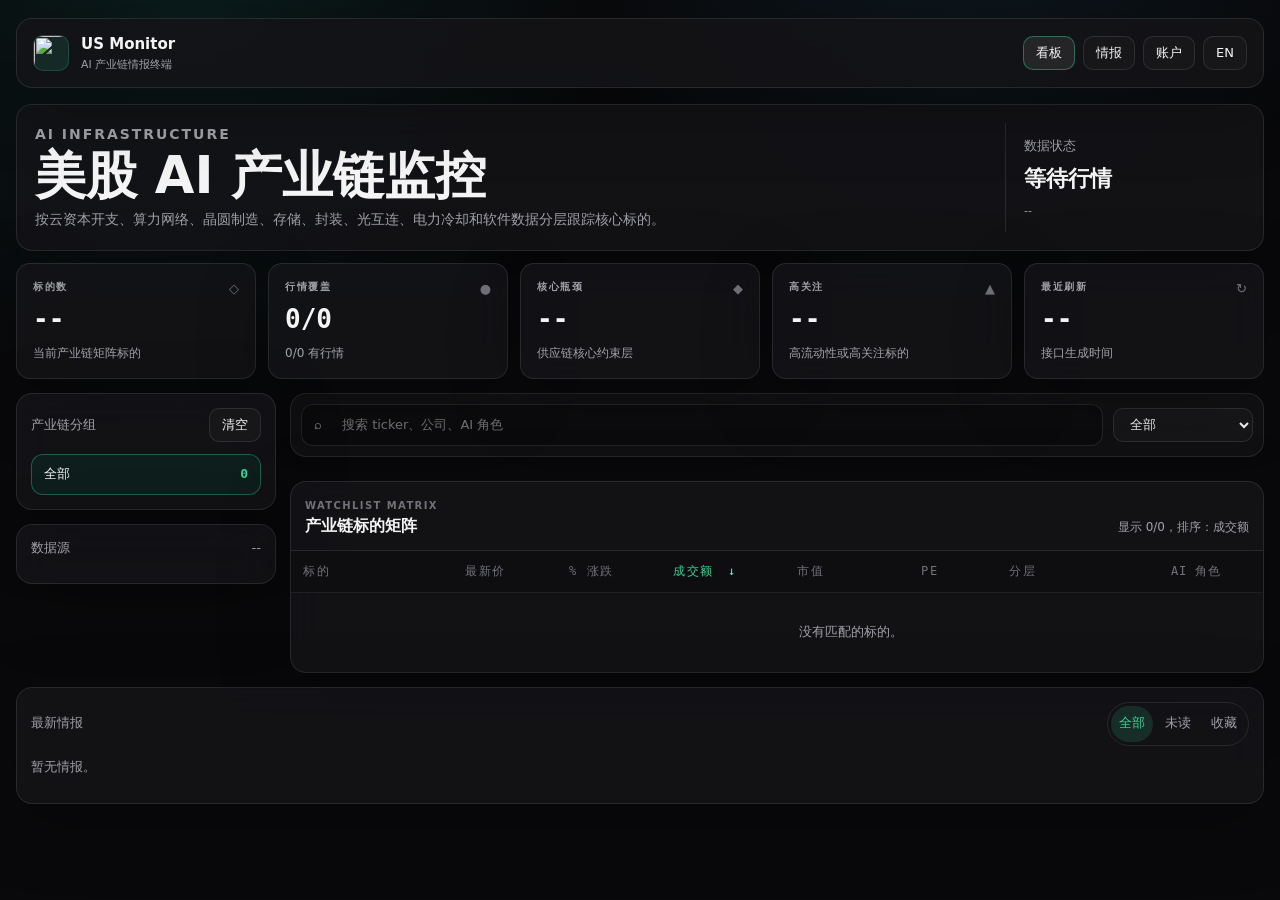
==== commit 58e12292: "Refresh US Monitor terminal UI" ====
--- a/static/index.html
+++ b/static/index.html
@@ -6,149 +6,141 @@
     <meta name="theme-color" content="#09090b" />
     <link rel="manifest" href="/manifest.webmanifest" />
     <link rel="icon" href="/icon.svg" />
-    <link rel="stylesheet" href="/static/styles.css?v=20260610-product3d" />
+    <link rel="stylesheet" href="/static/styles.css?v=20260612-usmonitor-terminal" />
     <title>US Monitor</title>
   </head>
-  <body class="market-page">
-    <main class="shell">
-      <header class="topbar">
-        <div class="brand-cluster">
-          <a class="brand" href="/" aria-label="US Monitor">
-            <img src="/icon.svg" alt="" />
-            <span>US Monitor</span>
-          </a>
-          <span id="planBadge" class="plan-badge" data-plan-status="loading" data-i18n="plan.loading">
-            检查权限
+  <body class="market-page terminal-page">
+    <main class="shell terminal-shell">
+      <header class="terminal-topbar">
+        <a class="terminal-brand" href="/" aria-label="US Monitor">
+          <img src="/icon.svg" alt="" />
+          <span>
+            <strong>US Monitor</strong>
+            <small data-i18n="brand.subtitle">AI 产业链情报终端</small>
           </span>
-        </div>
-        <nav class="nav-actions" aria-label="Primary">
-          <a class="quiet-link" href="#dashboard" data-i18n="nav.dashboard">看板</a>
-          <a class="quiet-link" href="/options">Options</a>
+        </a>
+        <nav class="terminal-nav" aria-label="Primary">
+          <a class="quiet-link active" href="#dashboard" data-i18n="nav.dashboard">看板</a>
           <a class="quiet-link" href="#alerts" data-i18n="nav.alerts">情报</a>
           <a class="quiet-link" href="/login" data-i18n="nav.account">账户</a>
           <a id="adminLink" class="quiet-link hidden" href="/admin">Admin</a>
-          <button id="languageToggle" class="text-button lang-toggle" type="button">
-            EN
-          </button>
-          <button id="logoutBtn" class="text-button hidden" type="button" data-i18n="nav.logout">
+          <button id="languageToggle" class="terminal-button ghost" type="button">EN</button>
+          <button id="logoutBtn" class="terminal-button ghost hidden" type="button" data-i18n="nav.logout">
             退出
           </button>
         </nav>
       </header>
 
-      <section id="dashboard" class="dashboard-shell">
-        <section class="dashboard-main">
-          <div class="dashboard-heading market-hero">
-            <div class="hero-copy">
-              <p class="eyebrow" data-i18n="hero.eyebrow">AI 基础设施</p>
-              <h1 data-i18n="hero.title">美股 AI 产业链终端</h1>
-              <p class="lede" data-i18n="hero.lede">
-                按算力、半导体、光互连、电力和软件分层跟踪核心标的，聚焦价格、流动性和产业链瓶颈。
-              </p>
-              <div class="hero-pills" aria-label="Dashboard coverage">
-                <span data-i18n="hero.pill.watchlist">Watchlist matrix</span>
-                <span data-i18n="hero.pill.sources">Live source checks</span>
-                <span data-i18n="hero.pill.alerts">Curated alert feed</span>
-              </div>
+      <section id="dashboard" class="terminal-hero">
+        <div>
+          <p class="eyebrow" data-i18n="hero.eyebrow">AI Infrastructure</p>
+          <h1 data-i18n="hero.title">美股 AI 产业链监控</h1>
+          <p data-i18n="hero.lede">
+            按云资本开支、算力网络、晶圆制造、存储、封装、光互连、电力冷却和软件数据分层跟踪核心标的。
+          </p>
+        </div>
+        <div class="terminal-status-card">
+          <span data-i18n="status.label">数据状态</span>
+          <strong id="dataStatus">Loading</strong>
+          <small id="lastUpdated">--</small>
+        </div>
+      </section>
+
+      <section id="dashboardMetrics" class="terminal-kpis" aria-label="Dashboard metrics"></section>
+
+      <section class="terminal-layout">
+        <aside class="terminal-sidebar" aria-label="Filters">
+          <section class="terminal-card">
+            <div class="terminal-card-head">
+              <span data-i18n="filters.title">产业链分组</span>
+              <button id="clearFiltersBtn" class="icon-text-button" type="button" data-i18n="filters.clear">
+                清空
+              </button>
             </div>
-            <div class="refresh-card market-status-card">
-              <span id="refreshLabel">15s refresh target</span>
-              <strong id="dataStatus">Loading</strong>
-              <div class="status-meter" aria-hidden="true"><i></i></div>
-              <small id="lastUpdated">--</small>
+            <div id="categoryTabs" class="terminal-category-list"></div>
+          </section>
+
+          <section class="terminal-card">
+            <div class="terminal-card-head">
+              <span data-i18n="sources.title">数据源</span>
+              <span id="refreshLabel" class="muted">--</span>
             </div>
-          </div>
+            <div id="sourceStatus" class="terminal-source-list"></div>
+          </section>
+        </aside>
 
-          <div class="metric-strip" id="dashboardMetrics"></div>
-
-          <div class="dashboard-command">
-            <label class="search-box" for="dashboardSearch">
-              <span data-i18n="search.label">搜索</span>
+        <section class="terminal-main">
+          <div class="terminal-toolbar">
+            <label class="terminal-search" for="dashboardSearch">
+              <span aria-hidden="true">⌕</span>
               <input
                 id="dashboardSearch"
                 type="search"
                 autocomplete="off"
                 data-i18n-placeholder="search.placeholder"
-                placeholder="Ticker, company, AI role"
+                placeholder="搜索 ticker、公司、AI 角色"
               />
             </label>
-            <p id="tableStatus" class="table-status">--</p>
+            <select id="rowQualityFilter" class="terminal-select" aria-label="Data quality">
+              <option value="all" data-i18n="quality.all">全部</option>
+              <option value="live" data-i18n="quality.live">有行情</option>
+              <option value="missing" data-i18n="quality.missing">缺行情</option>
+            </select>
           </div>
 
-          <div class="category-tabs" id="categoryTabs"></div>
-
-          <section class="market-table-wrap" aria-label="AI stock watchlist">
-            <div class="market-table-title">
+          <section class="terminal-table-card" aria-label="AI stock watchlist">
+            <div class="terminal-table-title">
               <div>
-                <p class="eyebrow" data-i18n="table.sectionEyebrow">Watchlist matrix</p>
-                <h2 data-i18n="table.sectionTitle">产业链标的矩阵</h2>
+                <span class="eyebrow">Watchlist Matrix</span>
+                <h2 data-i18n="table.title">产业链标的矩阵</h2>
               </div>
-              <span data-i18n="table.sectionMeta">点击行查看产业链定位</span>
+              <p id="tableStatus">--</p>
             </div>
-            <div class="market-table-header">
-              <button class="table-sort" data-sort="ticker" type="button" data-i18n="table.ticker">
-                代码
-              </button>
-              <button class="table-sort" data-sort="price" type="button" data-i18n="table.price">
-                价格
-              </button>
-              <button class="table-sort" data-sort="change_percent" type="button" data-i18n="table.change">
-                % 涨跌
-              </button>
-              <button class="table-sort" data-sort="market_cap" type="button" data-i18n="table.marketCap">
-                市值
-              </button>
-              <button class="table-sort" data-sort="dollar_volume" type="button" data-i18n="table.dollarVolume">
-                交易额
-              </button>
-              <button class="table-sort" data-sort="pe_ratio" type="button" data-i18n="table.pe">
-                PE
-              </button>
-              <span data-i18n="table.aiRole">AI 角色</span>
+            <div class="terminal-table-scroll">
+              <div class="terminal-table" role="table">
+                <div class="terminal-table-row terminal-table-head" role="row">
+                  <button class="table-sort sticky-col" data-sort="ticker" type="button" data-i18n="table.ticker">标的</button>
+                  <button class="table-sort" data-sort="price" type="button" data-i18n="table.price">最新价</button>
+                  <button class="table-sort" data-sort="change_percent" type="button" data-i18n="table.change">% 涨跌</button>
+                  <button class="table-sort" data-sort="dollar_volume" type="button" data-i18n="table.dollarVolume">成交额</button>
+                  <button class="table-sort" data-sort="market_cap" type="button" data-i18n="table.marketCap">市值</button>
+                  <button class="table-sort" data-sort="pe_ratio" type="button" data-i18n="table.pe">PE</button>
+                  <button class="table-sort" data-sort="category_label" type="button" data-i18n="table.layer">分层</button>
+                  <span data-i18n="table.role">AI 角色</span>
+                  <span data-i18n="table.source">数据</span>
+                </div>
+                <div id="dashboardRows" class="terminal-table-body"></div>
+              </div>
             </div>
-            <div id="dashboardRows" class="market-table-body"></div>
           </section>
         </section>
 
-        <aside class="dashboard-rail">
-          <section id="alerts" class="rail-panel">
-            <div class="section-title">
-              <p class="eyebrow" data-i18n="rail.alertsEyebrow">提醒</p>
-              <h2 data-i18n="rail.alertsTitle">最新情报</h2>
+        <aside id="alerts" class="terminal-alerts">
+          <section class="terminal-card">
+            <div class="terminal-card-head">
+              <span data-i18n="alerts.title">最新情报</span>
+              <div class="feed-filter" role="group" aria-label="Alert filter">
+                <button class="feed-filter-btn active" data-feed-filter="all" type="button" data-i18n="alerts.all">全部</button>
+                <button class="feed-filter-btn" data-feed-filter="unread" type="button" data-i18n="alerts.unread">未读</button>
+                <button class="feed-filter-btn" data-feed-filter="saved" type="button" data-i18n="alerts.saved">收藏</button>
+              </div>
             </div>
-            <div id="feedBox" class="feed-list compact-feed">
-              <p class="empty" data-i18n="alerts.signedOut">正在加载公开情报 feed。</p>
+            <div id="feedBox" class="terminal-feed-list">
+              <p class="empty" data-i18n="alerts.loading">正在加载情报...</p>
             </div>
-          </section>
-
-          <section class="rail-panel">
-            <div class="section-title">
-              <p class="eyebrow" data-i18n="rail.sourceEyebrow">数据源状态</p>
-              <h2 data-i18n="rail.sourceTitle">数据状态</h2>
-            </div>
-            <div id="sourceStatus" class="source-list"></div>
-          </section>
-
-          <section class="rail-panel disclaimer-panel">
-            <p class="eyebrow" data-i18n="terms.eyebrow">定位</p>
-            <h2 data-i18n="terms.title">情报摘要，不是交易建议</h2>
-            <p data-i18n="terms.body">
-              当前市场数据和情报先公开展示；邮箱注册用于账户、推送、付款和后续 VIP 权限。
-            </p>
           </section>
         </aside>
       </section>
-
     </main>
 
     <aside id="tickerDrawer" class="ticker-drawer hidden" aria-hidden="true">
       <div class="drawer-backdrop" data-drawer-close></div>
-      <section class="drawer-panel" role="dialog" aria-modal="true" aria-labelledby="drawerTitle">
+      <section class="drawer-panel terminal-drawer" role="dialog" aria-modal="true" aria-labelledby="drawerTitle">
         <button id="drawerClose" class="icon-button" type="button" aria-label="Close">×</button>
         <div id="drawerBody"></div>
       </section>
     </aside>
 
-    <script src="/static/app.js?v=20260610-product3d" type="module"></script>
+    <script src="/static/app.js?v=20260612-usmonitor-terminal" type="module"></script>
   </body>
 </html>
--- a/static/styles.css
+++ b/static/styles.css
@@ -3117,3 +3117,918 @@
     text-align: left;
   }
 }
+
+/* 2026-06-12 US Monitor terminal refresh */
+:root {
+  --terminal-bg: #09090b;
+  --terminal-card: #141417;
+  --terminal-card-2: #18181b;
+  --terminal-border: rgba(244, 244, 245, 0.1);
+  --terminal-border-strong: rgba(244, 244, 245, 0.16);
+  --terminal-text: #f4f4f5;
+  --terminal-muted: #a1a1aa;
+  --terminal-faint: #71717a;
+  --terminal-green: #34d399;
+  --terminal-red: #fb7185;
+  --terminal-amber: #fbbf24;
+  --terminal-cyan: #38bdf8;
+}
+
+.terminal-page {
+  background:
+    radial-gradient(circle at 15% 0%, rgba(20, 184, 166, 0.1), transparent 26rem),
+    radial-gradient(circle at 75% -8%, rgba(56, 189, 248, 0.08), transparent 24rem),
+    var(--terminal-bg);
+  color: var(--terminal-text);
+  font-family: Inter, ui-sans-serif, system-ui, -apple-system, BlinkMacSystemFont, "Segoe UI", sans-serif;
+}
+
+.terminal-page button,
+.terminal-page input,
+.terminal-page select {
+  font: inherit;
+}
+
+.terminal-page .shell,
+.terminal-shell {
+  width: min(1880px, calc(100vw - 32px));
+  max-width: none;
+  margin: 0 auto;
+  padding: 18px 0 28px;
+}
+
+.terminal-topbar,
+.terminal-hero,
+.terminal-card,
+.terminal-table-card,
+.terminal-kpi,
+.login-panel,
+.login-side,
+.panel {
+  border: 1px solid var(--terminal-border);
+  background: rgba(20, 20, 23, 0.88);
+  box-shadow: 0 20px 70px rgba(0, 0, 0, 0.26);
+  backdrop-filter: blur(18px);
+}
+
+.terminal-topbar {
+  position: sticky;
+  top: 12px;
+  z-index: 40;
+  display: flex;
+  align-items: center;
+  justify-content: space-between;
+  gap: 16px;
+  min-height: 70px;
+  padding: 12px 16px;
+  border-radius: 16px;
+}
+
+.terminal-brand {
+  display: inline-flex;
+  align-items: center;
+  gap: 12px;
+  color: var(--terminal-text);
+  text-decoration: none;
+}
+
+.terminal-brand img {
+  width: 36px;
+  height: 36px;
+  border-radius: 10px;
+  background: rgba(52, 211, 153, 0.12);
+  border: 1px solid rgba(52, 211, 153, 0.2);
+}
+
+.terminal-brand span {
+  display: grid;
+  gap: 2px;
+}
+
+.terminal-brand strong {
+  font-size: 15px;
+  letter-spacing: 0;
+}
+
+.terminal-brand small,
+.terminal-card-head,
+.terminal-kpi span,
+.terminal-kpi small,
+.terminal-status-card span,
+.terminal-status-card small,
+.muted {
+  color: var(--terminal-muted);
+}
+
+.terminal-nav {
+  display: flex;
+  align-items: center;
+  gap: 8px;
+  flex-wrap: wrap;
+  justify-content: flex-end;
+}
+
+.terminal-nav .quiet-link,
+.terminal-button,
+.icon-text-button,
+.feed-actions button,
+.feed-actions a,
+.feed-tickers button,
+.terminal-select {
+  display: inline-flex;
+  align-items: center;
+  justify-content: center;
+  min-height: 34px;
+  border: 1px solid var(--terminal-border);
+  border-radius: 10px;
+  padding: 7px 12px;
+  background: rgba(24, 24, 27, 0.92);
+  color: var(--terminal-text);
+  text-decoration: none;
+  cursor: pointer;
+  transition: border-color 0.18s ease, background 0.18s ease, color 0.18s ease;
+}
+
+.terminal-nav .quiet-link:hover,
+.terminal-nav .quiet-link.active,
+.terminal-button:hover,
+.icon-text-button:hover,
+.feed-actions button:hover,
+.feed-actions a:hover,
+.feed-tickers button:hover {
+  border-color: rgba(52, 211, 153, 0.42);
+  background: rgba(39, 39, 42, 0.96);
+}
+
+.terminal-button.ghost {
+  min-width: 44px;
+}
+
+.terminal-hero {
+  display: grid;
+  grid-template-columns: minmax(0, 1fr) 240px;
+  gap: 20px;
+  margin-top: 14px;
+  padding: 18px;
+  border-radius: 16px;
+}
+
+.terminal-hero h1 {
+  margin: 4px 0 8px;
+  color: var(--terminal-text);
+  font-size: clamp(28px, 4vw, 52px);
+  line-height: 0.96;
+  letter-spacing: 0;
+}
+
+.terminal-hero p {
+  max-width: 760px;
+  margin: 0;
+  color: var(--terminal-muted);
+  font-size: 14px;
+  line-height: 1.7;
+}
+
+.terminal-status-card {
+  display: grid;
+  align-content: center;
+  gap: 8px;
+  border-left: 1px solid var(--terminal-border);
+  padding-left: 18px;
+}
+
+.terminal-status-card strong {
+  font-family: "JetBrains Mono", "SFMono-Regular", Consolas, monospace;
+  font-size: 22px;
+}
+
+.terminal-kpis {
+  display: grid;
+  grid-template-columns: repeat(5, minmax(160px, 1fr));
+  gap: 12px;
+  margin-top: 12px;
+}
+
+.terminal-kpi {
+  display: flex;
+  justify-content: space-between;
+  gap: 12px;
+  min-height: 104px;
+  padding: 16px;
+  border-radius: 14px;
+}
+
+.terminal-kpi div {
+  display: grid;
+  gap: 7px;
+}
+
+.terminal-kpi strong {
+  font-family: "JetBrains Mono", "SFMono-Regular", Consolas, monospace;
+  font-size: 26px;
+  letter-spacing: 0;
+}
+
+.terminal-kpi i {
+  color: var(--terminal-faint);
+  font-style: normal;
+}
+
+.terminal-layout {
+  display: grid;
+  grid-template-columns: 300px minmax(0, 1fr) 360px;
+  gap: 14px;
+  margin-top: 14px;
+  align-items: start;
+}
+
+.terminal-sidebar,
+.terminal-alerts {
+  position: sticky;
+  top: 96px;
+  display: grid;
+  gap: 14px;
+}
+
+.terminal-main {
+  min-width: 0;
+  display: grid;
+  gap: 12px;
+}
+
+.terminal-card {
+  border-radius: 16px;
+  padding: 14px;
+}
+
+.terminal-card-head {
+  display: flex;
+  align-items: center;
+  justify-content: space-between;
+  gap: 10px;
+  margin-bottom: 12px;
+  font-size: 13px;
+}
+
+.terminal-category-list,
+.terminal-source-list {
+  display: grid;
+  gap: 8px;
+}
+
+.terminal-category-list button,
+.terminal-source {
+  width: 100%;
+  border: 1px solid transparent;
+  border-radius: 12px;
+  padding: 10px 12px;
+  background: rgba(9, 9, 11, 0.42);
+  color: var(--terminal-text);
+}
+
+.terminal-category-list button {
+  display: flex;
+  align-items: center;
+  justify-content: space-between;
+  text-align: left;
+  cursor: pointer;
+}
+
+.terminal-category-list button.active {
+  border-color: rgba(52, 211, 153, 0.36);
+  background: rgba(6, 78, 59, 0.22);
+}
+
+.terminal-category-list strong,
+.terminal-source strong {
+  font-family: "JetBrains Mono", "SFMono-Regular", Consolas, monospace;
+  color: var(--terminal-green);
+}
+
+.terminal-source {
+  display: grid;
+  gap: 5px;
+}
+
+.terminal-source span {
+  font-weight: 700;
+}
+
+.terminal-source small {
+  color: var(--terminal-muted);
+  line-height: 1.45;
+}
+
+.terminal-source.error strong {
+  color: var(--terminal-red);
+}
+
+.terminal-source.pending strong {
+  color: var(--terminal-amber);
+}
+
+.terminal-toolbar {
+  display: grid;
+  grid-template-columns: minmax(260px, 1fr) 140px;
+  gap: 10px;
+  border: 1px solid var(--terminal-border);
+  border-radius: 16px;
+  padding: 10px;
+  background: rgba(20, 20, 23, 0.76);
+}
+
+.terminal-search {
+  display: flex;
+  align-items: center;
+  gap: 8px;
+  min-height: 42px;
+  padding: 0 12px;
+  border: 1px solid var(--terminal-border);
+  border-radius: 12px;
+  background: rgba(9, 9, 11, 0.5);
+}
+
+.terminal-search:focus-within {
+  border-color: rgba(56, 189, 248, 0.42);
+}
+
+.terminal-search input {
+  width: 100%;
+  border: 0;
+  outline: 0;
+  background: transparent;
+  color: var(--terminal-text);
+}
+
+.terminal-select {
+  width: 100%;
+  outline: 0;
+}
+
+.terminal-table-card {
+  overflow: hidden;
+  border-radius: 16px;
+}
+
+.terminal-table-title {
+  display: flex;
+  align-items: flex-end;
+  justify-content: space-between;
+  gap: 12px;
+  padding: 14px;
+  border-bottom: 1px solid var(--terminal-border);
+}
+
+.terminal-table-title h2 {
+  margin: 3px 0 0;
+  font-size: 16px;
+}
+
+.terminal-table-title p {
+  margin: 0;
+  color: var(--terminal-muted);
+  font-size: 12px;
+}
+
+.terminal-table-scroll {
+  overflow: auto;
+  max-height: 72vh;
+}
+
+.terminal-table {
+  min-width: 1120px;
+}
+
+.terminal-table-row {
+  display: grid;
+  grid-template-columns: 150px 92px 92px 112px 112px 76px 150px minmax(260px, 1fr) 110px;
+  align-items: center;
+  gap: 12px;
+  min-height: 56px;
+  padding: 0 12px;
+  border-bottom: 1px solid rgba(244, 244, 245, 0.07);
+  font-family: "JetBrains Mono", "SFMono-Regular", Consolas, monospace;
+  font-size: 12px;
+}
+
+.terminal-table-head {
+  position: sticky;
+  top: 0;
+  z-index: 12;
+  min-height: 42px;
+  background: rgba(15, 15, 17, 0.98);
+  color: var(--terminal-faint);
+  text-transform: uppercase;
+  letter-spacing: 0.06em;
+}
+
+.terminal-table-head button,
+.terminal-table-head span {
+  border: 0;
+  padding: 0;
+  background: transparent;
+  color: inherit;
+  text-align: left;
+  cursor: pointer;
+}
+
+.terminal-table-head button.active {
+  color: var(--terminal-green);
+}
+
+.terminal-table-head button.active::after {
+  content: " ↓";
+}
+
+.terminal-table-head button.active[data-direction="asc"]::after {
+  content: " ↑";
+}
+
+.terminal-data-row {
+  cursor: pointer;
+}
+
+.terminal-data-row:hover,
+.terminal-data-row:focus {
+  outline: 0;
+  background: rgba(39, 39, 42, 0.68);
+}
+
+.sticky-col {
+  position: sticky;
+  left: 0;
+  z-index: 8;
+  background: rgba(15, 15, 17, 0.98);
+}
+
+.terminal-data-row .sticky-col {
+  align-self: stretch;
+  display: grid;
+  align-content: center;
+}
+
+.ticker-cell {
+  display: grid;
+  gap: 4px;
+}
+
+.ticker-cell strong {
+  color: var(--terminal-text);
+  font-size: 13px;
+}
+
+.ticker-cell small,
+.role-cell small,
+.source-cell small,
+.range-labels,
+.terminal-empty-row {
+  color: var(--terminal-muted);
+}
+
+.number-cell {
+  text-align: right;
+  color: #e4e4e7;
+}
+
+.number-cell.up {
+  color: var(--terminal-green);
+}
+
+.number-cell.down {
+  color: var(--terminal-red);
+}
+
+.soft-badge,
+.data-badge {
+  display: inline-flex;
+  align-items: center;
+  width: fit-content;
+  border-radius: 999px;
+  padding: 4px 8px;
+  border: 1px solid var(--terminal-border);
+  background: rgba(39, 39, 42, 0.72);
+  color: #d4d4d8;
+  font-family: inherit;
+  font-size: 11px;
+}
+
+.data-badge.live {
+  border-color: rgba(52, 211, 153, 0.34);
+  background: rgba(6, 78, 59, 0.28);
+  color: var(--terminal-green);
+}
+
+.data-badge.stale {
+  border-color: rgba(251, 191, 36, 0.34);
+  background: rgba(120, 53, 15, 0.22);
+  color: var(--terminal-amber);
+}
+
+.data-badge.missing {
+  border-color: rgba(251, 113, 133, 0.3);
+  background: rgba(127, 29, 29, 0.2);
+  color: var(--terminal-red);
+}
+
+.role-cell,
+.source-cell {
+  display: grid;
+  gap: 4px;
+}
+
+.role-cell strong {
+  font-family: Inter, ui-sans-serif, system-ui, sans-serif;
+  font-size: 12px;
+  color: #e4e4e7;
+}
+
+.role-cell small {
+  overflow: hidden;
+  white-space: nowrap;
+  text-overflow: ellipsis;
+  font-family: Inter, ui-sans-serif, system-ui, sans-serif;
+}
+
+.terminal-empty-row {
+  padding: 30px;
+  text-align: center;
+}
+
+.terminal-feed-list {
+  display: grid;
+  gap: 10px;
+  max-height: 72vh;
+  overflow: auto;
+  padding-right: 3px;
+}
+
+.feed-filter {
+  display: inline-flex;
+  gap: 4px;
+  padding: 3px;
+  border: 1px solid var(--terminal-border);
+  border-radius: 999px;
+}
+
+.feed-filter-btn {
+  border: 0;
+  border-radius: 999px;
+  padding: 5px 8px;
+  background: transparent;
+  color: var(--terminal-muted);
+  cursor: pointer;
+  font-size: 12px;
+}
+
+.feed-filter-btn.active {
+  background: rgba(52, 211, 153, 0.14);
+  color: var(--terminal-green);
+}
+
+.terminal-feed-card {
+  display: grid;
+  gap: 10px;
+  border: 1px solid var(--terminal-border);
+  border-radius: 14px;
+  padding: 12px;
+  background: rgba(9, 9, 11, 0.42);
+}
+
+.terminal-feed-card.read {
+  opacity: 0.62;
+}
+
+.feed-card-head {
+  display: flex;
+  justify-content: space-between;
+  gap: 10px;
+}
+
+.feed-card-head strong {
+  font-size: 13px;
+}
+
+.feed-card-head time {
+  color: var(--terminal-faint);
+  font-family: "JetBrains Mono", "SFMono-Regular", Consolas, monospace;
+  font-size: 11px;
+  white-space: nowrap;
+}
+
+.terminal-feed-card p {
+  margin: 0;
+  color: #d4d4d8;
+  font-size: 13px;
+  line-height: 1.55;
+}
+
+.feed-tickers,
+.feed-actions {
+  display: flex;
+  flex-wrap: wrap;
+  gap: 6px;
+}
+
+.feed-tickers button {
+  min-height: 26px;
+  padding: 3px 7px;
+  color: var(--terminal-cyan);
+}
+
+.feed-actions button,
+.feed-actions a {
+  min-height: 28px;
+  padding: 4px 8px;
+  font-size: 12px;
+}
+
+.terminal-drawer {
+  max-width: 760px;
+  background: rgba(14, 14, 17, 0.98);
+  border-color: var(--terminal-border-strong);
+}
+
+.drawer-title {
+  display: flex;
+  justify-content: space-between;
+  gap: 14px;
+  padding-right: 36px;
+}
+
+.drawer-title h2 {
+  margin: 4px 0 0;
+  font-size: 26px;
+}
+
+.drawer-title small {
+  color: var(--terminal-muted);
+  font-size: 14px;
+}
+
+.terminal-drawer-grid {
+  display: grid;
+  grid-template-columns: repeat(3, minmax(0, 1fr));
+  gap: 10px;
+  margin-top: 16px;
+}
+
+.terminal-drawer-grid article {
+  border: 1px solid var(--terminal-border);
+  border-radius: 12px;
+  padding: 12px;
+  background: rgba(39, 39, 42, 0.36);
+}
+
+.terminal-drawer-grid span {
+  display: block;
+  color: var(--terminal-muted);
+  font-size: 12px;
+}
+
+.terminal-drawer-grid strong {
+  display: block;
+  margin-top: 6px;
+  font-family: "JetBrains Mono", "SFMono-Regular", Consolas, monospace;
+  font-size: 18px;
+}
+
+.drawer-section {
+  display: grid;
+  gap: 8px;
+  margin-top: 16px;
+  border-top: 1px solid var(--terminal-border);
+  padding-top: 16px;
+}
+
+.drawer-section h3 {
+  margin: 0;
+  color: var(--terminal-muted);
+  font-size: 12px;
+  text-transform: uppercase;
+  letter-spacing: 0.08em;
+}
+
+.drawer-section p {
+  margin: 0;
+  color: #e4e4e7;
+  line-height: 1.65;
+}
+
+.range-bar {
+  position: relative;
+  height: 8px;
+  border-radius: 999px;
+  background: linear-gradient(90deg, rgba(251, 113, 133, 0.42), rgba(251, 191, 36, 0.34), rgba(52, 211, 153, 0.42));
+}
+
+.range-bar i {
+  position: absolute;
+  top: 50%;
+  width: 12px;
+  height: 12px;
+  border-radius: 999px;
+  background: var(--terminal-text);
+  transform: translate(-50%, -50%);
+  box-shadow: 0 0 0 4px rgba(244, 244, 245, 0.12);
+}
+
+.range-labels,
+.drawer-actions {
+  display: flex;
+  justify-content: space-between;
+  gap: 10px;
+}
+
+.empty {
+  color: var(--terminal-muted);
+}
+
+.password-hint {
+  margin: -4px 0 4px;
+  color: #a1a1aa;
+  font-size: 12px;
+}
+
+.password-hint[data-tone="success"] {
+  color: #34d399;
+}
+
+.password-hint[data-tone="warn"] {
+  color: #fbbf24;
+}
+
+.admin-title-row {
+  display: flex;
+  align-items: center;
+  justify-content: space-between;
+  gap: 12px;
+}
+
+.admin-payment-row {
+  grid-template-columns: minmax(180px, 1.2fr) 100px 120px minmax(180px, 1fr) 72px 72px;
+}
+
+.admin-payment-row input {
+  width: 100%;
+  min-height: 34px;
+  border: 1px solid rgba(244, 244, 245, 0.12);
+  border-radius: 10px;
+  padding: 7px 10px;
+  background: rgba(9, 9, 11, 0.42);
+  color: #f4f4f5;
+  outline: 0;
+}
+
+.admin-payment-row input:focus {
+  border-color: rgba(56, 189, 248, 0.42);
+}
+
+.danger-button {
+  min-height: 34px;
+  border: 1px solid rgba(251, 113, 133, 0.28);
+  border-radius: 10px;
+  padding: 7px 10px;
+  background: rgba(127, 29, 29, 0.18);
+  color: #fda4af;
+  cursor: pointer;
+}
+
+.danger-button:hover {
+  border-color: rgba(251, 113, 133, 0.48);
+  background: rgba(127, 29, 29, 0.28);
+}
+
+mark.danger {
+  background: rgba(127, 29, 29, 0.26);
+  color: #fda4af;
+}
+
+body:not(.terminal-page) {
+  background: #09090b;
+}
+
+body:not(.terminal-page) .shell {
+  width: min(1320px, calc(100vw - 32px));
+}
+
+body:not(.terminal-page) .topbar {
+  border-radius: 16px;
+  border: 1px solid rgba(244, 244, 245, 0.1);
+  background: rgba(20, 20, 23, 0.9);
+}
+
+body:not(.terminal-page) .brand,
+body:not(.terminal-page) .quiet-link {
+  color: #f4f4f5;
+}
+
+body:not(.terminal-page) .panel,
+.login-panel,
+.login-side {
+  border-radius: 16px;
+  color: #f4f4f5;
+}
+
+body:not(.terminal-page) .panel h2,
+.login-panel h1,
+.login-side h2 {
+  color: #f4f4f5;
+}
+
+@media (max-width: 1280px) {
+  .terminal-layout {
+    grid-template-columns: 260px minmax(0, 1fr);
+  }
+
+  .terminal-alerts {
+    grid-column: 1 / -1;
+    position: static;
+  }
+
+  .terminal-feed-list {
+    grid-template-columns: repeat(2, minmax(0, 1fr));
+    max-height: none;
+  }
+}
+
+@media (max-width: 920px) {
+  .terminal-page .shell,
+  .terminal-shell {
+    width: min(100vw - 18px, 760px);
+  }
+
+  .terminal-topbar,
+  .terminal-hero,
+  .terminal-layout,
+  .terminal-toolbar {
+    grid-template-columns: 1fr;
+  }
+
+  .terminal-topbar {
+    align-items: flex-start;
+  }
+
+  .terminal-sidebar,
+  .terminal-alerts {
+    position: static;
+  }
+
+  .terminal-kpis {
+    grid-template-columns: repeat(2, minmax(0, 1fr));
+  }
+
+  .terminal-feed-list {
+    grid-template-columns: 1fr;
+  }
+}
+
+@media (max-width: 620px) {
+  .terminal-page .shell,
+  .terminal-shell {
+    width: calc(100vw - 12px);
+    padding-top: 8px;
+  }
+
+  .terminal-hero h1 {
+    font-size: 32px;
+  }
+
+  .terminal-kpis {
+    grid-template-columns: 1fr;
+  }
+
+  .terminal-table-scroll {
+    max-height: none;
+  }
+
+  .terminal-table {
+    min-width: 0;
+  }
+
+  .terminal-table-head {
+    display: none;
+  }
+
+  .terminal-table-row {
+    grid-template-columns: 1fr 1fr;
+    min-height: auto;
+    gap: 10px;
+    padding: 14px;
+  }
+
+  .terminal-data-row .sticky-col,
+  .sticky-col {
+    position: static;
+    grid-column: 1 / -1;
+    background: transparent;
+  }
+
+  .role-cell,
+  .source-cell {
+    grid-column: 1 / -1;
+  }
+
+  .terminal-drawer-grid {
+    grid-template-columns: 1fr 1fr;
+  }
+}
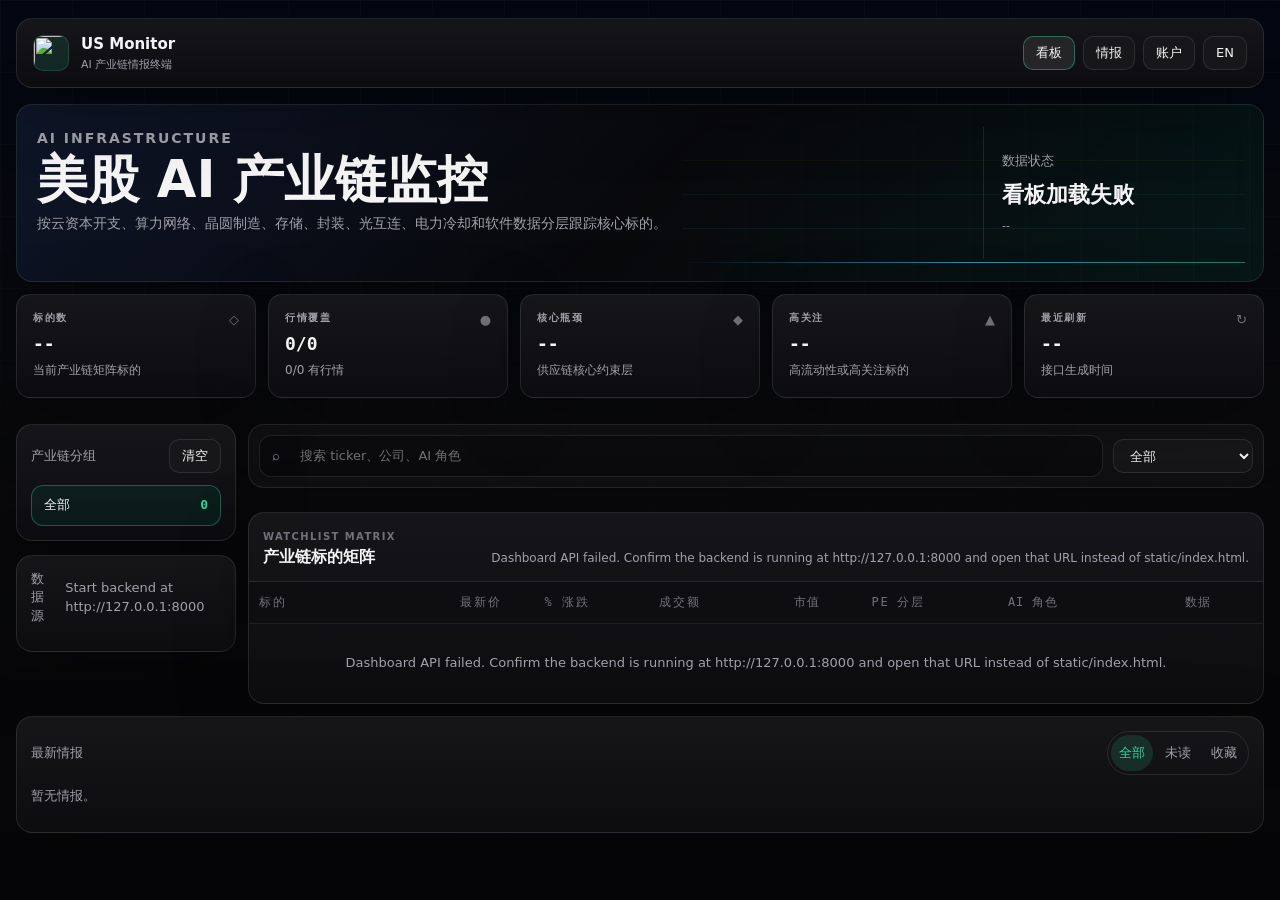
==== commit a4f8fba0: "Redesign homepage intelligence dashboard" ====
--- a/static/index.html
+++ b/static/index.html
@@ -6,7 +6,7 @@
     <meta name="theme-color" content="#09090b" />
     <link rel="manifest" href="/manifest.webmanifest" />
     <link rel="icon" href="/icon.svg" />
-    <link rel="stylesheet" href="/static/styles.css?v=20260612-usmonitor-terminal" />
+    <link rel="stylesheet" href="/static/styles.css?v=20260612-usmonitor-intel" />
     <title>US Monitor</title>
   </head>
   <body class="market-page terminal-page">
@@ -47,6 +47,8 @@
       </section>
 
       <section id="dashboardMetrics" class="terminal-kpis" aria-label="Dashboard metrics"></section>
+
+      <section id="intelPanel" class="market-intel-grid" aria-label="AI supply-chain situation"></section>
 
       <section class="terminal-layout">
         <aside class="terminal-sidebar" aria-label="Filters">
@@ -141,6 +143,6 @@
       </section>
     </aside>
 
-    <script src="/static/app.js?v=20260612-usmonitor-terminal" type="module"></script>
+    <script src="/static/app.js?v=20260612-usmonitor-intel" type="module"></script>
   </body>
 </html>
--- a/static/styles.css
+++ b/static/styles.css
@@ -3136,11 +3136,23 @@
 
 .terminal-page {
   background:
-    radial-gradient(circle at 15% 0%, rgba(20, 184, 166, 0.1), transparent 26rem),
-    radial-gradient(circle at 75% -8%, rgba(56, 189, 248, 0.08), transparent 24rem),
+    linear-gradient(180deg, rgba(3, 7, 18, 0.96), rgba(9, 9, 11, 0.98) 46%, #060608),
+    linear-gradient(90deg, rgba(56, 189, 248, 0.06), transparent 28%, rgba(52, 211, 153, 0.04) 72%, transparent),
     var(--terminal-bg);
   color: var(--terminal-text);
   font-family: Inter, ui-sans-serif, system-ui, -apple-system, BlinkMacSystemFont, "Segoe UI", sans-serif;
+}
+
+.terminal-page::before {
+  content: "";
+  position: fixed;
+  inset: 0;
+  pointer-events: none;
+  background:
+    linear-gradient(rgba(244, 244, 245, 0.026) 1px, transparent 1px),
+    linear-gradient(90deg, rgba(244, 244, 245, 0.022) 1px, transparent 1px);
+  background-size: 72px 72px;
+  mask-image: linear-gradient(180deg, #000 0%, transparent 78%);
 }
 
 .terminal-page button,
@@ -3151,6 +3163,8 @@
 
 .terminal-page .shell,
 .terminal-shell {
+  position: relative;
+  z-index: 1;
   width: min(1880px, calc(100vw - 32px));
   max-width: none;
   margin: 0 auto;
@@ -3162,11 +3176,14 @@
 .terminal-card,
 .terminal-table-card,
 .terminal-kpi,
+.intel-command-card,
+.intel-map-card,
+.intel-movers-card,
 .login-panel,
 .login-side,
 .panel {
   border: 1px solid var(--terminal-border);
-  background: rgba(20, 20, 23, 0.88);
+  background: linear-gradient(180deg, rgba(24, 24, 27, 0.9), rgba(14, 14, 17, 0.9));
   box-shadow: 0 20px 70px rgba(0, 0, 0, 0.26);
   backdrop-filter: blur(18px);
 }
@@ -3265,12 +3282,32 @@
 }
 
 .terminal-hero {
-  display: grid;
-  grid-template-columns: minmax(0, 1fr) 240px;
+  position: relative;
+  overflow: hidden;
+  display: grid;
+  grid-template-columns: minmax(0, 1fr) 260px;
   gap: 20px;
   margin-top: 14px;
-  padding: 18px;
+  min-height: 178px;
+  padding: 22px 20px;
   border-radius: 16px;
+  background:
+    linear-gradient(135deg, rgba(15, 23, 42, 0.94), rgba(9, 9, 11, 0.88) 52%, rgba(6, 78, 59, 0.22)),
+    repeating-linear-gradient(90deg, rgba(244, 244, 245, 0.03) 0 1px, transparent 1px 56px);
+}
+
+.terminal-hero::after {
+  content: "";
+  position: absolute;
+  right: 18px;
+  bottom: 18px;
+  width: min(44vw, 620px);
+  height: 1px;
+  background: linear-gradient(90deg, transparent, rgba(56, 189, 248, 0.7), rgba(52, 211, 153, 0.54));
+  box-shadow:
+    0 -34px 0 rgba(56, 189, 248, 0.08),
+    0 -68px 0 rgba(52, 211, 153, 0.06),
+    0 -102px 0 rgba(251, 191, 36, 0.035);
 }
 
 .terminal-hero h1 {
@@ -3295,6 +3332,8 @@
   gap: 8px;
   border-left: 1px solid var(--terminal-border);
   padding-left: 18px;
+  position: relative;
+  z-index: 1;
 }
 
 .terminal-status-card strong {
@@ -3325,8 +3364,15 @@
 
 .terminal-kpi strong {
   font-family: "JetBrains Mono", "SFMono-Regular", Consolas, monospace;
-  font-size: 26px;
+  overflow-wrap: anywhere;
+  font-size: clamp(18px, 1.35vw, 26px);
   letter-spacing: 0;
+  line-height: 1.1;
+  white-space: normal;
+}
+
+.terminal-kpi small {
+  white-space: normal;
 }
 
 .terminal-kpi i {
@@ -3334,10 +3380,269 @@
   font-style: normal;
 }
 
+.market-intel-grid {
+  display: grid;
+  grid-template-columns: minmax(270px, 0.82fr) minmax(0, 1.45fr) minmax(260px, 0.74fr);
+  gap: 12px;
+  margin-top: 12px;
+}
+
+.intel-command-card,
+.intel-map-card,
+.intel-movers-card {
+  min-width: 0;
+  border-radius: 16px;
+  padding: 16px;
+}
+
+.intel-command-card {
+  display: grid;
+  align-content: space-between;
+  gap: 14px;
+  min-height: 284px;
+  background:
+    linear-gradient(180deg, rgba(15, 23, 42, 0.92), rgba(10, 10, 12, 0.92)),
+    repeating-linear-gradient(0deg, rgba(244, 244, 245, 0.025) 0 1px, transparent 1px 42px);
+}
+
+.intel-command-card h2 {
+  margin: 4px 0 8px;
+  font-size: 25px;
+  line-height: 1.04;
+}
+
+.intel-command-card p {
+  max-width: 34rem;
+  margin: 0;
+  color: var(--terminal-muted);
+  line-height: 1.62;
+}
+
+.intel-signal-grid {
+  display: grid;
+  gap: 8px;
+}
+
+.intel-signal {
+  display: grid;
+  grid-template-columns: minmax(82px, 0.8fr) minmax(0, 1fr);
+  gap: 3px 10px;
+  align-items: baseline;
+  border-top: 1px solid rgba(244, 244, 245, 0.08);
+  padding-top: 9px;
+}
+
+.intel-signal span,
+.intel-card-head span {
+  color: var(--terminal-faint);
+  font-size: 10px;
+  font-weight: 850;
+  letter-spacing: 0.16em;
+  text-transform: uppercase;
+}
+
+.intel-signal strong {
+  overflow: hidden;
+  color: var(--terminal-text);
+  font-size: 16px;
+  font-weight: 820;
+  text-overflow: ellipsis;
+  white-space: nowrap;
+}
+
+.intel-signal small {
+  grid-column: 2;
+  color: var(--terminal-muted);
+  font-family: "JetBrains Mono", "SFMono-Regular", Consolas, monospace;
+  font-size: 11px;
+}
+
+.intel-signal.focus strong {
+  color: #bfdbfe;
+}
+
+.intel-signal.pressure strong {
+  color: #fda4af;
+}
+
+.intel-signal.breadth strong {
+  color: var(--terminal-green);
+}
+
+.intel-card-head {
+  display: flex;
+  align-items: center;
+  justify-content: space-between;
+  gap: 10px;
+  margin-bottom: 12px;
+}
+
+.intel-card-head small {
+  color: var(--terminal-muted);
+  font-family: "JetBrains Mono", "SFMono-Regular", Consolas, monospace;
+  font-size: 11px;
+}
+
+.heat-map {
+  display: grid;
+  grid-template-columns: repeat(4, minmax(0, 1fr));
+  gap: 8px;
+}
+
+.heat-node {
+  position: relative;
+  min-width: 0;
+  min-height: 104px;
+  display: grid;
+  align-content: space-between;
+  gap: 7px;
+  overflow: hidden;
+  border: 1px solid rgba(244, 244, 245, 0.12);
+  border-radius: 12px;
+  background:
+    linear-gradient(180deg, rgba(39, 39, 42, 0.62), rgba(9, 9, 11, 0.66)),
+    linear-gradient(135deg, rgba(56, 189, 248, var(--heat-opacity)), rgba(52, 211, 153, var(--heat-opacity)));
+  color: var(--terminal-text);
+  padding: 11px;
+  text-align: left;
+}
+
+.heat-node:hover,
+.heat-node.active {
+  border-color: rgba(52, 211, 153, 0.46);
+  background:
+    linear-gradient(180deg, rgba(39, 39, 42, 0.78), rgba(9, 9, 11, 0.76)),
+    linear-gradient(135deg, rgba(56, 189, 248, 0.16), rgba(52, 211, 153, 0.18));
+}
+
+.heat-node.down {
+  background:
+    linear-gradient(180deg, rgba(39, 39, 42, 0.62), rgba(9, 9, 11, 0.66)),
+    linear-gradient(135deg, rgba(251, 113, 133, var(--heat-opacity)), rgba(251, 191, 36, var(--heat-opacity)));
+}
+
+.heat-node span,
+.heat-node strong,
+.heat-node small {
+  min-width: 0;
+  overflow: hidden;
+  text-overflow: ellipsis;
+  white-space: nowrap;
+}
+
+.heat-node span {
+  color: #e5e7eb;
+  font-size: 13px;
+  font-weight: 800;
+}
+
+.heat-node strong {
+  color: var(--terminal-green);
+  font-family: "JetBrains Mono", "SFMono-Regular", Consolas, monospace;
+  font-size: 20px;
+}
+
+.heat-node.down strong {
+  color: var(--terminal-red);
+}
+
+.heat-node small {
+  color: var(--terminal-muted);
+  font-family: "JetBrains Mono", "SFMono-Regular", Consolas, monospace;
+  font-size: 11px;
+}
+
+.heat-node i {
+  display: block;
+  height: 4px;
+  overflow: hidden;
+  border-radius: 999px;
+  background: rgba(244, 244, 245, 0.08);
+}
+
+.heat-node i b {
+  display: block;
+  height: 100%;
+  border-radius: inherit;
+  background: linear-gradient(90deg, rgba(56, 189, 248, 0.72), rgba(52, 211, 153, 0.86));
+}
+
+.heat-node.down i b {
+  background: linear-gradient(90deg, rgba(251, 113, 133, 0.74), rgba(251, 191, 36, 0.82));
+}
+
+.mover-list {
+  display: grid;
+  gap: 7px;
+}
+
+.mover-row {
+  display: grid;
+  grid-template-columns: minmax(0, 1fr) 70px 72px;
+  gap: 8px;
+  align-items: center;
+  min-height: 44px;
+  border: 1px solid rgba(244, 244, 245, 0.08);
+  border-radius: 11px;
+  background: rgba(9, 9, 11, 0.38);
+  color: var(--terminal-text);
+  padding: 8px 10px;
+  text-align: left;
+}
+
+.mover-row:hover {
+  border-color: rgba(56, 189, 248, 0.36);
+  background: rgba(39, 39, 42, 0.58);
+}
+
+.mover-row span {
+  min-width: 0;
+  display: grid;
+  gap: 2px;
+}
+
+.mover-row strong,
+.mover-row small {
+  overflow: hidden;
+  text-overflow: ellipsis;
+  white-space: nowrap;
+}
+
+.mover-row strong,
+.mover-row em,
+.mover-row b {
+  font-family: "JetBrains Mono", "SFMono-Regular", Consolas, monospace;
+}
+
+.mover-row small {
+  color: var(--terminal-muted);
+  font-size: 11px;
+}
+
+.mover-row em,
+.mover-row b {
+  font-style: normal;
+  text-align: right;
+  white-space: nowrap;
+}
+
+.mover-row.up em {
+  color: var(--terminal-green);
+}
+
+.mover-row.down em {
+  color: var(--terminal-red);
+}
+
+.mover-row b {
+  color: var(--terminal-muted);
+  font-size: 11px;
+}
+
 .terminal-layout {
   display: grid;
-  grid-template-columns: 300px minmax(0, 1fr) 360px;
-  gap: 14px;
+  grid-template-columns: 240px minmax(0, 1fr) 300px;
+  gap: 12px;
   margin-top: 14px;
   align-items: start;
 }
@@ -3491,24 +3796,39 @@
 }
 
 .terminal-table-scroll {
-  overflow: auto;
+  overflow-x: hidden;
+  overflow-y: auto;
   max-height: 72vh;
 }
 
 .terminal-table {
-  min-width: 1120px;
+  width: 100%;
+  min-width: 0;
 }
 
 .terminal-table-row {
   display: grid;
-  grid-template-columns: 150px 92px 92px 112px 112px 76px 150px minmax(260px, 1fr) 110px;
+  grid-template-columns:
+    minmax(108px, 1.15fr)
+    minmax(72px, 0.72fr)
+    minmax(68px, 0.64fr)
+    minmax(84px, 0.82fr)
+    minmax(88px, 0.9fr)
+    minmax(48px, 0.48fr)
+    minmax(96px, 0.82fr)
+    minmax(148px, 1.35fr)
+    minmax(54px, 0.54fr);
   align-items: center;
-  gap: 12px;
+  gap: 8px;
   min-height: 56px;
-  padding: 0 12px;
+  padding: 0 10px;
   border-bottom: 1px solid rgba(244, 244, 245, 0.07);
   font-family: "JetBrains Mono", "SFMono-Regular", Consolas, monospace;
   font-size: 12px;
+}
+
+.terminal-table-row > * {
+  min-width: 0;
 }
 
 .terminal-table-head {
@@ -3524,12 +3844,26 @@
 
 .terminal-table-head button,
 .terminal-table-head span {
+  display: block;
+  width: 100%;
   border: 0;
   padding: 0;
   background: transparent;
   color: inherit;
   text-align: left;
+  white-space: nowrap;
+  overflow: hidden;
+  text-overflow: ellipsis;
   cursor: pointer;
+}
+
+.terminal-table-head span {
+  cursor: default;
+}
+
+.terminal-table-head button:nth-child(n + 2):nth-child(-n + 6),
+.terminal-table-head span:nth-child(n + 2):nth-child(-n + 6) {
+  text-align: right;
 }
 
 .terminal-table-head button.active {
@@ -3555,14 +3889,12 @@
 }
 
 .sticky-col {
-  position: sticky;
-  left: 0;
-  z-index: 8;
-  background: rgba(15, 15, 17, 0.98);
+  position: static;
+  z-index: auto;
+  background: transparent;
 }
 
 .terminal-data-row .sticky-col {
-  align-self: stretch;
   display: grid;
   align-content: center;
 }
@@ -3575,6 +3907,9 @@
 .ticker-cell strong {
   color: var(--terminal-text);
   font-size: 13px;
+  overflow: hidden;
+  text-overflow: ellipsis;
+  white-space: nowrap;
 }
 
 .ticker-cell small,
@@ -3586,6 +3921,7 @@
 }
 
 .number-cell {
+  width: 100%;
   text-align: right;
   color: #e4e4e7;
 }
@@ -3602,7 +3938,7 @@
 .data-badge {
   display: inline-flex;
   align-items: center;
-  width: fit-content;
+  max-width: 100%;
   border-radius: 999px;
   padding: 4px 8px;
   border: 1px solid var(--terminal-border);
@@ -3610,6 +3946,9 @@
   color: #d4d4d8;
   font-family: inherit;
   font-size: 11px;
+  white-space: nowrap;
+  overflow: hidden;
+  text-overflow: ellipsis;
 }
 
 .data-badge.live {
@@ -3636,10 +3975,17 @@
   gap: 4px;
 }
 
+.source-cell {
+  justify-items: start;
+}
+
 .role-cell strong {
   font-family: Inter, ui-sans-serif, system-ui, sans-serif;
   font-size: 12px;
   color: #e4e4e7;
+  overflow: hidden;
+  text-overflow: ellipsis;
+  white-space: nowrap;
 }
 
 .role-cell small {
@@ -3808,10 +4154,76 @@
   letter-spacing: 0.08em;
 }
 
+.drawer-section-row {
+  display: flex;
+  align-items: center;
+  justify-content: space-between;
+  gap: 10px;
+}
+
 .drawer-section p {
   margin: 0;
   color: #e4e4e7;
   line-height: 1.65;
+}
+
+.candle-meta {
+  color: var(--terminal-muted);
+  font-family: "JetBrains Mono", "SFMono-Regular", Consolas, monospace;
+  font-size: 11px;
+}
+
+.candle-periods {
+  display: flex;
+  flex-wrap: wrap;
+  gap: 6px;
+}
+
+.candle-period-btn {
+  min-height: 30px;
+  border: 1px solid var(--terminal-border);
+  border-radius: 999px;
+  padding: 5px 10px;
+  background: rgba(9, 9, 11, 0.42);
+  color: var(--terminal-muted);
+  cursor: pointer;
+  font-size: 12px;
+}
+
+.candle-period-btn.active {
+  border-color: rgba(52, 211, 153, 0.34);
+  background: rgba(6, 78, 59, 0.24);
+  color: var(--terminal-green);
+}
+
+.candle-chart-wrap {
+  position: relative;
+  min-height: 250px;
+  border: 1px solid rgba(244, 244, 245, 0.08);
+  border-radius: 12px;
+  background: rgba(9, 9, 11, 0.34);
+  overflow: hidden;
+}
+
+.candle-chart {
+  display: block;
+  width: 100%;
+  height: 250px;
+}
+
+.candle-status {
+  position: absolute;
+  inset: 0;
+  display: grid;
+  place-items: center;
+  padding: 20px;
+  color: var(--terminal-muted);
+  text-align: center;
+  background: rgba(9, 9, 11, 0.42);
+}
+
+.candle-status[data-tone="warn"] {
+  color: var(--terminal-amber);
 }
 
 .range-bar {
@@ -3935,9 +4347,36 @@
   color: #f4f4f5;
 }
 
+@media (max-width: 1500px) {
+  .terminal-layout {
+    grid-template-columns: 220px minmax(0, 1fr) 280px;
+  }
+
+  .market-intel-grid {
+    grid-template-columns: minmax(240px, 0.82fr) minmax(0, 1.2fr);
+  }
+
+  .intel-movers-card {
+    grid-column: 1 / -1;
+  }
+
+  .mover-list {
+    grid-template-columns: repeat(5, minmax(0, 1fr));
+  }
+
+  .mover-row {
+    grid-template-columns: 1fr;
+  }
+
+  .mover-row em,
+  .mover-row b {
+    text-align: left;
+  }
+}
+
 @media (max-width: 1280px) {
   .terminal-layout {
-    grid-template-columns: 260px minmax(0, 1fr);
+    grid-template-columns: 220px minmax(0, 1fr);
   }
 
   .terminal-alerts {
@@ -3948,6 +4387,14 @@
   .terminal-feed-list {
     grid-template-columns: repeat(2, minmax(0, 1fr));
     max-height: none;
+  }
+
+  .heat-map {
+    grid-template-columns: repeat(3, minmax(0, 1fr));
+  }
+
+  .mover-list {
+    grid-template-columns: repeat(3, minmax(0, 1fr));
   }
 }
 
@@ -3959,6 +4406,7 @@
 
   .terminal-topbar,
   .terminal-hero,
+  .market-intel-grid,
   .terminal-layout,
   .terminal-toolbar {
     grid-template-columns: 1fr;
@@ -3979,6 +4427,15 @@
 
   .terminal-feed-list {
     grid-template-columns: 1fr;
+  }
+
+  .intel-movers-card {
+    grid-column: auto;
+  }
+
+  .heat-map,
+  .mover-list {
+    grid-template-columns: repeat(2, minmax(0, 1fr));
   }
 }
 
@@ -3997,6 +4454,11 @@
     grid-template-columns: 1fr;
   }
 
+  .heat-map,
+  .mover-list {
+    grid-template-columns: 1fr;
+  }
+
   .terminal-table-scroll {
     max-height: none;
   }
